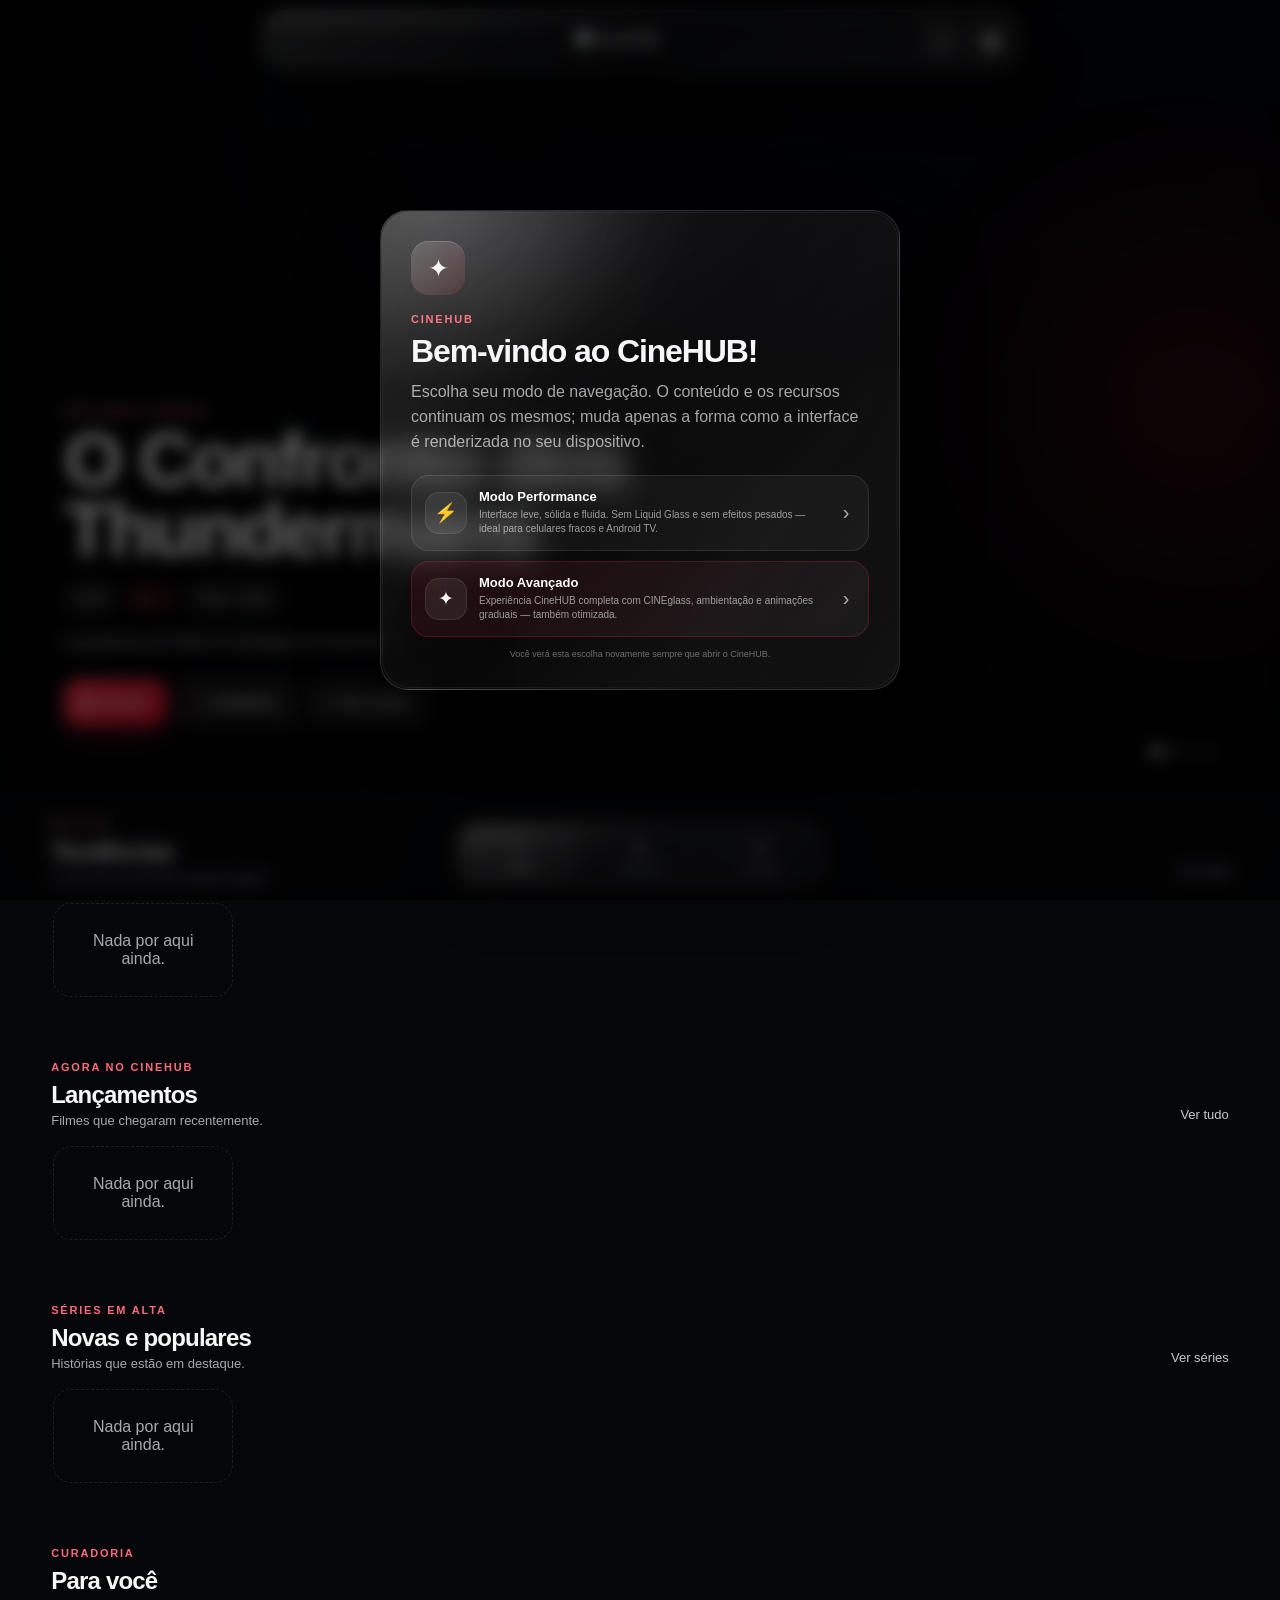
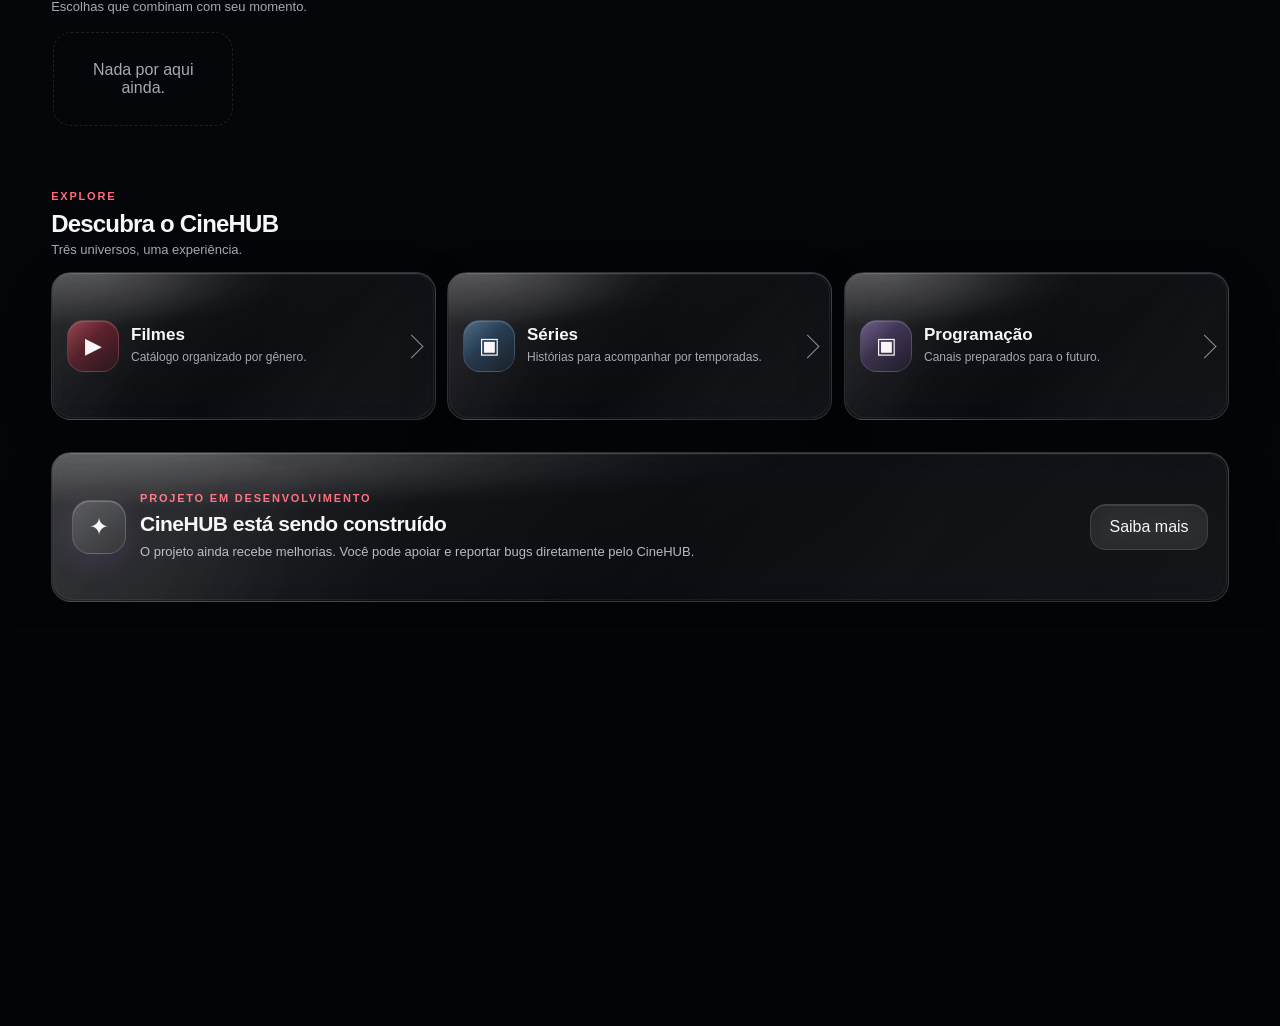
==== CineHUB_TV_Android/CineHUB-TV/src/main/assets/cinehub/index.html @ 92da648b "feat(data-engine): load publication adapter in TV web assets" ====
<!doctype html>
<html lang="pt-BR">
<head>
<meta charset="utf-8">
<meta name="viewport" content="width=device-width,initial-scale=1,viewport-fit=cover">
<meta name="theme-color" content="#07080b">
<meta name="description" content="CineHUB — seu universo de filmes, séries e programação.">
<meta name="color-scheme" content="dark">
<title>CineHUB</title>
<link rel="manifest" href="manifest.json">
<script>
(function(){
  try{
    var isTV=new URLSearchParams(location.search).get('tv')==='1';
    var mode=localStorage.getItem('cinehub_mode');
    if(isTV && mode!=='performance'){
      mode='performance';
      localStorage.setItem('cinehub_mode','performance');
    }
    if(mode==='performance'||mode==='advanced') document.documentElement.classList.add('cinehub-'+mode);
    if(isTV){
      window.setTimeout(function(){
        var s=document.getElementById('splash');
        if(s && !s.classList.contains('hide')) s.classList.add('hide');
      },7000);
    }
  }catch(_){}
})();
</script>

<link rel="icon" href="assets/logos/favicon-32.png">
<link rel="stylesheet" href="src/css/main.css">
<link rel="stylesheet" href="src/css/tv.css">
</head>
<body>
<div class="ambient" aria-hidden="true"><i></i><i></i><i></i></div>
<div class="splash" id="splash" aria-hidden="true"><div class="splash-orb"></div><img src="assets/logos/logo-horizontal.png" alt="CineHUB"><span>Seu universo de entretenimento</span><div class="splash-loader"><i></i></div></div>
<div class="cinehub-transition-loader" id="transitionLoader" aria-hidden="true"><div class="cinehub-loader-orb"><span></span></div><img src="assets/logos/simbolo.png" alt="" aria-hidden="true"><strong id="transitionLoaderText">Preparando CineHUB…</strong></div>
<header class="topbar glass" id="topbar"><div class="brand"><img src="assets/logos/logo-horizontal.png" alt="CineHUB"></div><div class="top-actions"><button class="icon-btn press" data-action="search" aria-label="Pesquisar"><span>⌕</span></button><button class="icon-btn press" data-action="profile" aria-label="Minha conta"><span>◉</span></button></div></header>
<main id="homeMain">
<section class="hero" id="homeHero"><div class="hero-bg hero-bg-a" id="heroBgA"></div><div class="hero-bg hero-bg-b" id="heroBgB"></div><div class="hero-glow"></div><div class="hero-content"><span class="eyebrow" data-i18n="heroEyebrow">Destaque CineHUB</span><h1 id="heroTitle">CineHUB</h1><div class="meta" id="heroMeta"></div><p id="heroSynopsis"></p><div class="hero-actions"><button class="primary press" id="heroPlay" data-i18n="watch">▶ Assistir</button><button class="secondary press" id="heroInfo" data-i18n="details">◌ Detalhes</button><button class="secondary press" id="heroTrailer" data-i18n="trailer">▷ Ver trailer</button></div></div><div class="hero-dots" id="heroDots" aria-hidden="true"></div></section>
<section class="section" id="continueSection" hidden><div class="section-head"><div><span class="eyebrow">Retomar</span><h2>Continuar assistindo</h2><span class="muted">Volte exatamente de onde parou.</span></div></div><div id="continueRow"></div></section>
<section class="section" id="tvSearchSection" hidden><div class="section-head"><div><span class="eyebrow">Busca</span><h2>O que você quer assistir?</h2><span class="muted">Pesquise filmes e séries usando o controle, teclado ou mouse.</span></div></div><div class="tv-home-search"><div class="search-wrap"><span>⌕</span><input class="search" id="tvHomeSearch" placeholder="Pesquisar filmes e séries..." autocomplete="off" aria-label="Pesquisar filmes e séries"></div><button class="primary press" type="button" data-tv-search-open>Abrir busca</button></div></section>
<section class="section" id="tvCategorySection" hidden><div class="section-head"><div><span class="eyebrow">Categorias</span><h2>Explore o CineHUB</h2><span class="muted">Escolha um universo para começar.</span></div></div><div class="explore-grid"><article class="explore-card glass press" data-screen="movies" tabindex="0"><div class="explore-art red"><span class="ui-icon">▶</span></div><div><h3>Filmes</h3><p>Catálogo organizado por gênero.</p></div><b>→</b></article><article class="explore-card glass press" data-screen="series" tabindex="0"><div class="explore-art blue"><span class="ui-icon">▣</span></div><div><h3>Séries</h3><p>Temporadas e episódios.</p></div><b>→</b></article><article class="explore-card glass press" data-screen="tv" tabindex="0"><div class="explore-art violet"><span class="ui-icon">▣</span></div><div><h3>Programação</h3><p>Canais e guia EPG.</p></div><b>→</b></article></div></section>
<section class="section" id="trendingSection"><div class="section-head"><div><span class="eyebrow">Em alta</span><h2>Tendências</h2><span class="muted">O que está chamando atenção agora.</span></div><button class="text-btn press" data-screen="movies">Ver tudo</button></div><div class="row" id="trendingRow"></div></section><section class="section" id="releaseSection"><div class="section-head"><div><span class="eyebrow" data-i18n="now">Agora no CineHUB</span><h2 data-i18n="releases">Lançamentos</h2><span class="muted">Filmes que chegaram recentemente.</span></div><button class="text-btn press" data-screen="movies">Ver tudo</button></div><div class="row" id="releaseRow"></div></section><section class="section" id="seriesTrendSection"><div class="section-head"><div><span class="eyebrow">Séries em alta</span><h2>Novas e populares</h2><span class="muted">Histórias que estão em destaque.</span></div><button class="text-btn press" data-screen="series">Ver séries</button></div><div class="row" id="seriesTrendRow"></div></section>
<section class="section" id="recommendSection"><div class="section-head"><div><span class="eyebrow" data-i18n="curation">Curadoria</span><h2 data-i18n="forYou">Para você</h2><span class="muted" data-i18n="forYouSub">Escolhas que combinam com seu momento.</span></div></div><div class="row" id="recommendRow"></div></section>
<section class="section" id="legacyExploreSection"><div class="section-head"><div><span class="eyebrow" data-i18n="explore">Explore</span><h2 data-i18n="discover">Descubra o CineHUB</h2><span class="muted" data-i18n="discoverSub">Três universos, uma experiência.</span></div></div><div class="explore-grid"><article class="explore-card glass press" data-screen="movies"><div class="explore-art red"><span class="ui-icon">▶</span></div><div><h3 data-i18n="films">Filmes</h3><p data-i18n="filmsSub">Catálogo organizado por gênero.</p></div><b>→</b></article><article class="explore-card glass press" data-screen="series"><div class="explore-art blue"><span class="ui-icon">▣</span></div><div><h3 data-i18n="series">Séries</h3><p data-i18n="seriesSub">Histórias para acompanhar por temporadas.</p></div><b>→</b></article><article class="explore-card glass press" data-screen="tv"><div class="explore-art violet"><span class="ui-icon">▣</span></div><div><h3 data-i18n="tv">Programação</h3><p data-i18n="tvSub">Canais preparados para o futuro.</p></div><b>→</b></article></div></section>
<section class="section premium-section" id="projectSection"><div class="premium-card glass press" data-action="project"><div class="premium-shine"></div><div class="premium-icon">✦</div><div><span class="eyebrow">Projeto em desenvolvimento</span><h2>CineHUB está sendo construído</h2><p>O projeto ainda recebe melhorias. Você pode apoiar e reportar bugs diretamente pelo CineHUB.</p></div><button class="secondary press">Saiba mais</button></div></section>
<section class="section" id="myListSection"><div class="section-head"><div><span class="eyebrow" data-i18n="yourCollection">Sua coleção</span><h2 data-i18n="list">Minha Lista</h2><span class="muted" data-i18n="listSub">Seus favoritos em um só lugar.</span></div></div><div class="row" id="favoritesRow"></div></section>
</main>
<nav class="dock glass" aria-label="Navegação inferior"><div class="dock-pill"></div><button class="dock-btn active press" data-dock="home"><strong class="dock-icon">⌂</strong><span>Início</span></button><button class="dock-btn press" data-dock="community"><strong class="dock-icon">◈</strong><span>Discord</span></button><button class="dock-btn press" data-dock="config"><strong class="dock-icon">⚙</strong><span>Config</span></button></nav>
<section class="screen" id="moviesScreen"><div class="screen-inner"><div class="screen-head"><button class="icon-btn back press" data-close="moviesScreen">←</button><div><span class="eyebrow" data-i18n="catalog">Catálogo</span><h1 data-i18n="films">Filmes</h1><span class="muted">Escolha sua próxima sessão.</span></div></div><div class="search-wrap"><span>⌕</span><input class="search" id="movieSearch" placeholder="Pesquisar filmes..." autocomplete="off"></div><div class="catalog-toolbar"><div><span class="eyebrow">Catálogo ampliado</span><p id="movieCatalogMeta">Preparando categorias…</p></div><button class="secondary press" id="movieReload">↻ Atualizar</button></div><div class="chips" id="movieChips"></div><div class="grid" id="movieGrid"></div><button class="secondary press catalog-more" id="movieMore" hidden>Mostrar mais</button></div></section>
<section class="screen" id="seriesScreen"><div class="screen-inner"><div class="screen-head"><button class="icon-btn back press" data-close="seriesScreen">←</button><div><span class="eyebrow">Catálogo</span><h1>Séries</h1></div></div><div class="search-wrap"><span>⌕</span><input class="search" id="seriesSearch" placeholder="Pesquisar séries..." autocomplete="off"></div><div class="chips" id="seriesChips"></div><div class="grid" id="seriesGrid"></div></div></section>
<section class="screen tv-screen" id="tvScreen"><div class="screen-inner"><div class="screen-head"><button class="icon-btn back press" data-close="tvScreen">←</button><div><span class="eyebrow">Ao vivo</span><h1>Programação</h1></div></div><div class="tv-tabs"><button class="tv-tab active press" data-tv-tab="channels">Canais</button><button class="tv-tab press epg-tab" id="tvGuideTab" data-tv-tab="guide" hidden>Guia EPG <span id="tvGuideCount"></span></button></div><section class="popular-channels glass" id="popularChannelsSection"><div class="section-head"><div><span class="eyebrow">CineHUB</span><h3>Canais recomendados</h3><span class="muted">Canais em destaque encontrados nas listas atuais.</span></div></div><div id="popularChannels" class="channel-grid compact-popular"></div></section><div id="tvChannelsPanel" class="tv-panel active"><div class="tv-live-bar glass"><div><span class="eyebrow">Agora</span><h3 id="tvNowTitle">Canais ao vivo</h3><p id="tvNowMeta">Carregando lista de transmissão…</p></div><div class="tv-source-actions"><button class="secondary press" id="tvEpgSource">EPG: Principal</button><button class="secondary press" id="tvExternalSources">＋ Fontes externas</button><button class="secondary press" id="tvRefresh">↻ Atualizar</button></div></div><div class="search-wrap"><span>⌕</span><input class="search" id="channelSearch" placeholder="Buscar canal..." autocomplete="off"></div><div class="chips" id="channelChips"></div><div class="channel-grid" id="channelGrid"></div><button class="secondary press catalog-more" id="channelMore" hidden>Mostrar mais canais</button></div><div id="tvGuidePanel" class="tv-panel"><div class="guide-toolbar glass"><div><span class="eyebrow">Guia de programação</span><h3>O que está passando</h3><p id="tvGuideMeta">Carregando dados do EPG…</p></div><button class="secondary press" id="tvGuideRefresh">↻ Atualizar</button></div><div class="guide-grid" id="tvGuideGrid"></div></div><div class="tv-note">Os canais externos continuam disponíveis e o EPG é apenas uma camada de informações: ele nunca remove ou substitui canais.</div></div></section>
<section class="screen" id="searchScreen"><div class="screen-inner"><div class="screen-head"><button class="icon-btn back press" data-close="searchScreen">×</button><div><span class="eyebrow">Buscar</span><h1>Pesquisar</h1><span class="muted">Encontre filmes e séries rapidamente.</span></div></div><div class="search-wrap big"><span>⌕</span><input class="search" id="globalSearch" placeholder="O que você quer assistir?" autocomplete="off"></div><div class="search-results" id="globalResults"></div></div></section>
<section class="detail" id="detail"><button class="icon-btn close press" data-close="detail">×</button><div class="detail-hero" id="detailHero"><div class="detail-content"><span class="eyebrow" id="detailType"></span><h1 id="detailTitle"></h1><div class="meta" id="detailMeta"></div><p id="detailSynopsis"></p><div class="detail-extra" id="detailExtra"></div><div class="hero-actions"><button class="primary press" id="detailPlay">▶ Assistir</button><button class="secondary press" id="detailFav">♡ Minha Lista</button></div></div></div></section>
<section class="player" id="player"><button class="icon-btn close press" data-close="player">×</button><div class="player-frame" id="playerFrame"><button class="player-fullscreen press" id="playerFullscreen" aria-label="Expandir player" title="Expandir">⛶</button><div class="player-loading" id="playerLoading"><span></span><p>Preparando reprodução…</p></div><iframe id="megaPlayer" title="CineHUB Player" allow="autoplay; fullscreen; picture-in-picture; encrypted-media" allowfullscreen referrerpolicy="no-referrer" loading="eager"></iframe><video id="video" controls playsinline preload="metadata"></video><div class="player-fallback" id="playerFallback" hidden><div class="player-fallback-icon">!</div><h3>Não foi possível carregar o player</h3><p id="playerFallbackText">A fonte externa não respondeu dentro do CineHUB.</p><div class="player-fallback-actions"><button class="primary press" id="playerRetry">Tentar novamente</button></div></div></div><div class="player-meta" id="playerMeta"></div></section>
<section class="sheet" id="meSheet"><div class="sheet-backdrop" data-close="meSheet"></div><div class="sheet-panel glass"><div class="sheet-handle"></div><div class="sheet-head"><div><span class="eyebrow">Seu espaço</span><h2>Me</h2></div><button class="icon-btn press" data-close="meSheet">×</button></div><div id="meContent"></div></div></section>
<section class="sheet" id="discordSheet"><div class="sheet-backdrop" data-close="discordSheet"></div><div class="sheet-panel glass community-sheet"><div class="sheet-handle"></div><div class="sheet-head"><div><span class="eyebrow">CineHUB Community</span><h2>Discord</h2></div><button class="icon-btn press" data-close="discordSheet">×</button></div><div class="discord-card"><div class="discord-mark">◈</div><div class="discord-copy"><span class="eyebrow">Sobre nós</span><h3>Nos acompanhe em tempo real</h3><p>Novidades, atualizações, avisos e novidades do CineHUB em um só lugar.</p></div><a class="primary press discord-link" href="https://discord.gg/FVFayvger" target="_blank" rel="noopener noreferrer">Entrar no Discord <span>↗</span></a></div></div></section>
<section class="sheet" id="configSheet"><div class="sheet-backdrop" data-close="configSheet"></div><div class="sheet-panel glass"><div class="sheet-handle"></div><div class="sheet-head"><div><span class="eyebrow">Personalização</span><h2>Configurações</h2></div><button class="icon-btn press" data-close="configSheet">×</button></div><div class="settings-list" id="settingsContent"></div></div></section>
<section class="sheet" id="tvDetailSheet"><div class="sheet-backdrop" data-close="tvDetailSheet"></div><div class="sheet-panel glass"><div class="sheet-handle"></div><div class="sheet-head"><div><span class="eyebrow">Canal</span><h2 id="tvDetailTitle">Programação</h2></div><button class="icon-btn press" data-close="tvDetailSheet">×</button></div><div id="tvDetailContent"></div></div></section>
<section class="sheet" id="premiumSheet"><div class="sheet-backdrop" data-close="premiumSheet"></div><div class="sheet-panel glass premium-sheet"><div class="sheet-handle"></div><div class="sheet-head"><div><span class="eyebrow">Futuro CineHUB</span><h2>Premium</h2></div><button class="icon-btn press" data-close="premiumSheet">×</button></div><div class="premium-hero"><div class="premium-icon large">✦</div><h3>Recursos premium em desenvolvimento.</h3><p>Assinaturas e benefícios ainda serão adicionados ao projeto.</p><div class="premium-features"><span>✦ Experiência sem anúncios</span><span>✦ Recursos exclusivos</span><span>✦ Qualidade premium</span></div><button class="primary press" data-close="premiumSheet">Em breve</button></div></div></section>
<section class="sheet" id="projectSheet"><div class="sheet-backdrop" data-close="projectSheet"></div><div class="sheet-panel glass project-sheet"><div class="sheet-handle"></div><div class="sheet-head"><div><span class="eyebrow">CineHUB</span><h2>Projeto em desenvolvimento</h2></div><button class="icon-btn press" data-close="projectSheet">×</button></div><div class="project-content"><div class="project-mark">✦</div><h3>Ajude a construir o CineHUB</h3><p>O CineHUB está em evolução constante. Bugs podem aparecer enquanto recursos e fontes são ajustados.</p><div class="project-points"><span>• Interface e desempenho em evolução</span><span>• Catálogo e EPG em atualização</span><span>• Relatos ajudam a localizar problemas</span></div><div class="setting-group"><h3>Reportar um bug</h3><textarea id="bugReportText" class="field" rows="5" placeholder="Descreva o que aconteceu, onde aconteceu e o que você esperava."></textarea><div class="form-actions"><button class="primary press full" id="saveBugReport">Registrar relatório</button></div><small class="login-note">O relatório fica salvo localmente neste aparelho; nenhum link externo será aberto.</small></div><button class="secondary press full" data-close="projectSheet">Voltar ao CineHUB</button></div></div></section>
<section class="system-modal" id="welcomeModal" aria-hidden="true"><div class="system-backdrop"></div><div class="system-card glass mode-picker"><div class="system-mark">✦</div><span class="eyebrow">CineHUB</span><h2>Bem-vindo ao CineHUB!</h2><p>Escolha seu modo de navegação. O conteúdo e os recursos continuam os mesmos; muda apenas a forma como a interface é renderizada no seu dispositivo.</p><div class="mode-options"><button class="mode-option" id="choosePerformance" type="button"><span class="mode-icon">⚡</span><span><b>Modo Performance</b><small>Interface leve, sólida e fluida. Sem Liquid Glass e sem efeitos pesados — ideal para celulares fracos e Android TV.</small></span><i>›</i></button><button class="mode-option mode-option-featured" id="chooseAdvanced" type="button"><span class="mode-icon">✦</span><span><b>Modo Avançado</b><small>Experiência CineHUB completa com CINEglass, ambientação e animações graduais — também otimizada.</small></span><i>›</i></button></div><small class="mode-note">Você verá esta escolha novamente sempre que abrir o CineHUB.</small></div></section>
<div class="toast" id="toast"></div>
<script src="dados/canais-m3u8.js"></script><script src="dados/conteudo/manifest.js"></script><script src="src/js/webdata.js"></script><script src="src/js/data-engine.js"></script><script src="src/js/integracoes.js"></script><script src="src/js/epg.js"></script><script src="src/js/performance.js" defer></script><script src="src/js/providers/megaembed.js"></script><script src="src/js/largecatalog.js"></script><script src="src/js/motion.js" defer></script><script src="src/js/cinehub.js"></script><script>if('serviceWorker'in navigator){window.addEventListener('load',()=>navigator.serviceWorker.register('service-worker.js').catch(()=>{}));}</script><script src="src/js/ambient.js" defer></script><script src="src/js/tv-navigation.js" defer></script><script src="src/js/tv-player.js" defer></script>
</body></html>
---- CineHUB_TV_Android/CineHUB-TV/src/main/assets/cinehub/src/css/main.css ----
@import url('./base/reset.css');
@import url('./base/variables.css');
@import url('./liquid.css');

/* WEB CATALOG + TV GUIDE */
.detail-extra{margin-top:14px;max-width:760px}.detail-loading,.web-source{color:var(--muted);font-size:11px;line-height:1.5}.detail-info-grid{display:grid;grid-template-columns:repeat(2,minmax(0,1fr));gap:9px}.detail-info-grid>div{padding:12px 13px;border:1px solid rgba(255,255,255,.08);border-radius:15px;background:rgba(255,255,255,.045)}.detail-info-grid span{display:block;color:#858792;font-size:10px;text-transform:uppercase;letter-spacing:.9px;margin-bottom:5px}.detail-info-grid b{font-size:12px;line-height:1.45;font-weight:600}.detail-actions{display:flex;gap:8px;flex-wrap:wrap;margin-top:10px}.detail-actions a{display:inline-flex;align-items:center;justify-content:center;text-decoration:none}.field-label{display:block;color:#8f919b;font-size:11px;margin:0 0 5px}.web-credit{font-size:10px;color:#70727d;line-height:1.5;margin-top:8px}.tv-live-bar{display:flex;align-items:center;justify-content:space-between;gap:12px;padding:14px 15px;margin-bottom:14px;border-radius:18px}.tv-source-actions{display:flex;gap:7px;flex-wrap:wrap;justify-content:flex-end}.tv-source-actions .secondary{white-space:nowrap}.tv-live-bar h3{margin:2px 0 2px;font-size:15px}.tv-live-bar p{margin:0;color:var(--muted);font-size:10px}.channel-top{display:flex;align-items:center;justify-content:space-between}.live-dot{font-size:9px;letter-spacing:.7px;color:#b9bac3}.channel-next{display:grid;gap:5px;margin:12px 0;color:#b7b8c0;font-size:10px}.channel-next span{display:block;white-space:nowrap;overflow:hidden;text-overflow:ellipsis}.channel-next b{color:#fff;margin-right:5px}.tv-note{font-size:10px;color:#6f717b;line-height:1.5;padding:10px 2px}.channel-detail-head{display:grid;grid-template-columns:58px 1fr;gap:12px;align-items:center}.channel-detail-logo{width:58px;height:58px;border-radius:18px;display:grid;place-items:center;background:rgba(255,255,255,.05);border:1px solid rgba(255,255,255,.09)}.channel-detail-logo img{width:36px;height:36px;object-fit:contain}.channel-detail-head h3{margin:2px 0 0;font-size:14px;line-height:1.35}.channel-schedule{margin-top:14px}.program-row{display:grid;grid-template-columns:55px 1fr;gap:8px;padding:10px 0;border-bottom:1px solid rgba(255,255,255,.07);font-size:12px}.program-row b{color:#fff}.program-row span{color:#b3b4bc}.setting-group .field{box-sizing:border-box}
@media(max-width:700px){.detail-info-grid{grid-template-columns:1fr}.tv-live-bar{align-items:flex-start}.tv-live-bar .secondary{padding:9px 11px}.channel-next{font-size:9px}}

.tmdb-credit{display:flex;align-items:center;gap:8px}.tmdb-credit img{width:26px;height:26px;object-fit:contain}.tmdb-credit span{flex:1}

/* Stable 5 link and type refinement */
a{text-decoration:none !important}a:hover{text-decoration:none !important}.detail-actions a,.form-actions a,.web-credit a{ text-decoration:none !important }


/* CINEHUB STABLE 6 — AMBIENT TRANSITIONS */
.cinehub-screen-transition{
  animation:cinehubScreenIn .34s cubic-bezier(.22,.8,.24,1) both;
  will-change:opacity,transform;
}
@keyframes cinehubScreenIn{
  from{opacity:0;transform:translate3d(0,10px,0) scale(.992)}
  to{opacity:1;transform:translate3d(0,0,0) scale(1)}
}
.cinehub-screen-out{
  animation:cinehubScreenOut .18s ease both;
  will-change:opacity,transform;
}
@keyframes cinehubScreenOut{
  from{opacity:1;transform:translate3d(0,0,0)}
  to{opacity:0;transform:translate3d(0,-4px,0)}
}
.cinehub-ambient-pulse{
  animation:cinehubAmbientPulse 7s ease-in-out infinite alternate;
}
@keyframes cinehubAmbientPulse{
  from{opacity:.82;transform:scale(1)}
  to{opacity:1;transform:scale(1.015)}
}
@media (prefers-reduced-motion:reduce){
  .cinehub-screen-transition,.cinehub-screen-out,.cinehub-ambient-pulse{
    animation:none!important;
  }
}

/* Stable 7 overrides */
.cinehub-screen-transition{animation:cinehubScreenIn7 .26s cubic-bezier(.22,.75,.25,1) both!important;}


/* CINEHUB STABLE 11 — CONTENT ENGINE */
.player-frame{position:relative;width:min(1200px,100%);height:min(76vh,760px);min-height:260px;background:#050505;border:1px solid rgba(255,255,255,.08);border-radius:22px;overflow:hidden;box-shadow:0 20px 60px rgba(0,0,0,.35)}
.player-frame iframe{display:none;width:100%;height:100%;border:0;background:#000}
.player-frame video{display:none;width:100%;height:100%;background:#000}
.player-loading{position:absolute;inset:0;display:grid;place-items:center;align-content:center;gap:8px;background:rgba(5,5,7,.82);z-index:2;color:#fff;pointer-events:none;transition:opacity .22s ease}
.player-loading.hide{opacity:0}
.player-loading span{width:24px;height:24px;border:2px solid rgba(255,255,255,.18);border-top-color:rgba(255,255,255,.88);border-radius:50%;animation:ch11spin .75s linear infinite}
.player-loading p{margin:0;color:#b9bac2;font-size:12px}
@keyframes ch11spin{to{transform:rotate(360deg)}}
.player-meta{width:min(1200px,100%);padding:9px 3px;color:#9b9ca5;font-size:11px}
.episode-player-controls{display:grid;grid-template-columns:1fr 120px;gap:10px;margin-top:12px;padding:12px;border:1px solid rgba(255,255,255,.08);border-radius:16px;background:rgba(255,255,255,.035)}
.episode-player-controls label{display:block;font-size:10px;color:#858792;margin-bottom:5px;text-transform:uppercase;letter-spacing:.7px}
.episode-player-controls select,.episode-player-controls input{width:100%;box-sizing:border-box;padding:10px 11px;border-radius:12px;border:1px solid rgba(255,255,255,.09);background:rgba(255,255,255,.055);color:#fff;outline:none}
.episode-player-controls small{grid-column:1/-1;color:#747681;font-size:9px;line-height:1.4}
@media(max-width:700px){.player-frame{height:62vh;min-height:220px;border-radius:16px}.episode-player-controls{grid-template-columns:1fr 105px}}

/* Stable 11.2 — player recovery surface */
.player-fallback{position:absolute;inset:0;display:flex;flex-direction:column;align-items:center;justify-content:center;text-align:center;padding:28px;gap:10px;background:radial-gradient(circle at 50% 35%,rgba(255,255,255,.08),transparent 42%),rgba(5,6,9,.94);z-index:5;backdrop-filter:blur(12px);-webkit-backdrop-filter:blur(12px)}
.player-fallback[hidden]{display:none!important}.player-fallback h3{margin:0;font-size:1.08rem}.player-fallback p{max-width:430px;margin:0;color:rgba(255,255,255,.68);font-size:.9rem;line-height:1.5}.player-fallback-icon{width:42px;height:42px;border-radius:50%;display:grid;place-items:center;border:1px solid rgba(255,255,255,.16);background:rgba(255,255,255,.06);font-weight:800}.player-fallback-actions{display:flex;gap:10px;flex-wrap:wrap;justify-content:center;margin-top:8px}.player-fallback-actions a{text-decoration:none}.player-frame{position:relative}

/* Stable 12 — online catalog + player fullscreen */
.online-notice{grid-column:1/-1;display:flex;align-items:center;gap:8px;padding:9px 12px;margin:2px 0 4px;color:rgba(255,255,255,.62);font-size:.76rem;letter-spacing:.02em}
.online-dot{width:7px;height:7px;border-radius:50%;background:currentColor;box-shadow:0 0 12px currentColor;display:inline-block}
.player-fullscreen{position:absolute;right:12px;top:12px;z-index:20;width:42px;height:42px;border:1px solid rgba(255,255,255,.14);border-radius:14px;background:rgba(8,9,12,.48);color:#fff;display:grid;place-items:center;font-size:20px;backdrop-filter:blur(12px);-webkit-backdrop-filter:blur(12px);cursor:pointer;opacity:.9;transition:transform .18s ease,opacity .18s ease,background .18s ease}
.player-fullscreen:hover{opacity:1;transform:scale(1.04);background:rgba(255,255,255,.10)}
.player-frame:fullscreen{width:100vw;height:100vh;background:#000}
.player-frame:fullscreen #megaPlayer{width:100%;height:100%}
.player-frame:fullscreen .player-fullscreen{top:18px;right:18px}
/* Stable 12 — M3U8 Live TV */
.channel-grid{display:grid;grid-template-columns:repeat(auto-fill,minmax(190px,1fr));gap:14px}
.channel{padding:14px;cursor:pointer;min-height:190px;display:flex;flex-direction:column;gap:9px;overflow:hidden}
.channel-top{display:flex;align-items:center;justify-content:space-between;gap:8px}.channel-logo-wrap{height:76px;flex:1;display:grid;place-items:center;border-radius:16px!important;background:rgba(255,255,255,.045);border:1px solid rgba(255,255,255,.08);overflow:hidden;padding:6px 12px;box-sizing:border-box}.channel-logo-wrap .channel-logo{width:auto;max-width:88%;height:auto;max-height:58px;object-fit:contain}.channel-logo{max-width:78%;max-height:58px;object-fit:contain}.channel h3{margin:0;font-size:1rem}.channel p{margin:0;color:rgba(255,255,255,.58);font-size:.78rem}.channel-next{font-size:.76rem;color:rgba(255,255,255,.65);min-height:20px}.live-dot{display:inline-flex;align-items:center;gap:5px;font-size:.62rem;font-weight:700;letter-spacing:.08em}.live-dot i{width:7px;height:7px;border-radius:50%;background:#ff334f;box-shadow:0 0 10px rgba(255,51,79,.5)}#video{width:100%;height:100%;object-fit:contain;background:#000}.player-frame:fullscreen{background:#000}.player-frame:fullscreen #video,.player-frame:fullscreen #megaPlayer{width:100%;height:100%}
@media(max-width:640px){.channel-grid{grid-template-columns:repeat(2,minmax(0,1fr));gap:10px}.channel{min-height:175px;padding:11px}.channel-logo-wrap{height:66px}.channel h3{font-size:.9rem}}
/* Stable 13 UX / Performance */
.system-modal{position:fixed;inset:0;z-index:1000;display:grid;place-items:center;padding:20px;opacity:0;visibility:hidden;pointer-events:none;transition:opacity .22s ease,visibility .22s ease}.system-modal.active{opacity:1;visibility:visible;pointer-events:auto}.system-backdrop{position:absolute;inset:0;background:rgba(0,0,0,.62);backdrop-filter:blur(8px);-webkit-backdrop-filter:blur(8px)}.system-card{position:relative;width:min(520px,100%);padding:30px;border:1px solid rgba(255,255,255,.13);border-radius:28px;box-shadow:0 24px 80px rgba(0,0,0,.45);transform:translateY(12px) scale(.985);transition:transform .28s cubic-bezier(.2,.8,.2,1)}.system-modal.active .system-card{transform:none}.system-close{position:absolute;right:14px;top:14px}.system-mark{width:54px;height:54px;border-radius:18px;display:grid;place-items:center;margin-bottom:18px;background:linear-gradient(135deg,rgba(255,255,255,.18),rgba(255,70,70,.13));box-shadow:inset 0 1px rgba(255,255,255,.16);font-size:25px}.system-card h2{margin:0 0 10px;font-size:clamp(1.55rem,4vw,2rem);letter-spacing:-.035em}.system-card>p{margin:0 0 20px;color:rgba(255,255,255,.68);line-height:1.6}.system-feature{display:flex;gap:14px;align-items:center;padding:14px;border-radius:18px;background:rgba(255,255,255,.055);border:1px solid rgba(255,255,255,.08)}.system-feature>span{font-size:.72rem;font-weight:800;letter-spacing:.12em;opacity:.55}.system-feature b,.system-feature small{display:block}.system-feature small{margin-top:4px;color:rgba(255,255,255,.55);line-height:1.4}.system-actions{display:flex;gap:10px;margin-top:18px}.system-actions>*{flex:1}.guide-sheet{max-height:min(88vh,760px);overflow:auto}.guide-content{display:grid;gap:14px}.guide-step{display:grid;grid-template-columns:32px 86px 1fr;gap:12px;align-items:center;padding:12px;border:1px solid rgba(255,255,255,.08);background:rgba(255,255,255,.035);border-radius:18px}.guide-step>span{width:30px;height:30px;border-radius:50%;display:grid;place-items:center;background:rgba(255,255,255,.09);font-weight:800;font-size:.78rem}.guide-visual{height:58px;border-radius:13px;display:grid;place-items:center;background:linear-gradient(145deg,rgba(255,255,255,.13),rgba(255,255,255,.025));border:1px solid rgba(255,255,255,.08);text-align:center}.guide-visual b{font-size:1rem}.guide-visual small{font-size:.58rem;color:rgba(255,255,255,.52)}.guide-step h3{font-size:.92rem;margin:0 0 3px}.guide-step p{font-size:.75rem;line-height:1.45;color:rgba(255,255,255,.58);margin:0}.guide-tip{padding:13px 15px;border-left:2px solid rgba(255,80,80,.75);background:rgba(255,255,255,.035);border-radius:0 14px 14px 0;display:grid;gap:4px}.guide-tip span{font-size:.76rem;color:rgba(255,255,255,.58);line-height:1.5}.online-notice{display:flex;align-items:center;gap:8px;width:max-content;max-width:100%;padding:8px 12px;margin:0 0 10px;border-radius:999px;background:rgba(255,255,255,.05);border:1px solid rgba(255,255,255,.08);font-size:.68rem;color:rgba(255,255,255,.62)}.section,.screen-inner{content-visibility:auto;contain-intrinsic-size:420px}.card,.explore-card,.premium-card,.channel{contain:layout paint}.hero-bg{will-change:opacity,transform}.ambient i{will-change:transform;contain:strict}.row{scrollbar-width:none}.row::-webkit-scrollbar{display:none}@media(max-width:600px){.system-actions{flex-direction:column}.system-card{padding:24px;border-radius:24px}.guide-step{grid-template-columns:28px 70px 1fr}.guide-visual{height:52px}.guide-step p{font-size:.7rem}}

.online-status{padding:14px 16px;border-radius:16px;background:rgba(255,255,255,.045);border:1px solid rgba(255,255,255,.08);display:grid;gap:5px;margin-bottom:10px}.online-status b{font-size:.96rem}.online-status small{opacity:.7;line-height:1.45}


/* =========================================================
   CINEHUB PERFORMANCE MODE — Stable 14
   Same content/features; only rendering cost is reduced.
   ========================================================= */
html.cinehub-performance{scroll-behavior:auto}
html.cinehub-performance body{ text-rendering:auto; }
html.cinehub-performance .ambient i{
  animation:none!important;
  filter:none;
  opacity:.07;
  will-change:auto;
}
html.cinehub-performance .ambient{
  background:radial-gradient(circle at 50% 0%,rgba(255,39,67,.07),transparent 34%),#050609;
}
html.cinehub-performance .hero-glow{display:none}
html.cinehub-performance .hero-bg{
  transition:opacity .28s ease;
  transform:none;
  will-change:opacity;
}
html.cinehub-performance .hero-bg.active{transform:none}
html.cinehub-performance .glass,
html.cinehub-performance .topbar,
html.cinehub-performance .secondary,
html.cinehub-performance .pill,
html.cinehub-performance .fav,
html.cinehub-performance .screen,
html.cinehub-performance .detail,
html.cinehub-performance .sheet-backdrop,
html.cinehub-performance .sheet-panel,
html.cinehub-performance .player-fullscreen,
html.cinehub-performance .system-backdrop{
  -webkit-backdrop-filter:none!important;
  backdrop-filter:none!important;
}
html.cinehub-performance .glass{
  background:rgba(20,21,25,.82);
  box-shadow:0 8px 28px rgba(0,0,0,.22),inset 0 1px rgba(255,255,255,.10);
}
html.cinehub-performance .glass::before,
html.cinehub-performance .glass::after{display:none}
html.cinehub-performance .topbar{
  background:rgba(15,16,20,.88);
  box-shadow:0 8px 28px rgba(0,0,0,.24),inset 0 1px rgba(255,255,255,.10);
}
html.cinehub-performance .sheet-panel{
  background:rgba(14,15,19,.96);
  box-shadow:0 -12px 38px rgba(0,0,0,.30);
}
html.cinehub-performance .screen,
html.cinehub-performance .detail{background:rgba(4,5,8,.94)}
html.cinehub-performance .premium-shine{animation:none!important;display:none}
html.cinehub-performance .cinehub-reveal{
  opacity:1!important;
  transform:none!important;
  transition:none!important;
}
html.cinehub-performance .cinehub-screen-transition,
html.cinehub-performance .cinehub-screen-out,
html.cinehub-performance .cinehub-ambient-pulse{
  animation:none!important;
}
html.cinehub-performance .card:hover,
html.cinehub-performance .explore-card:hover,
html.cinehub-performance .channel:hover{
  transform:none;
}
html.cinehub-performance .card,
html.cinehub-performance .explore-card,
html.cinehub-performance .premium-card,
html.cinehub-performance .channel{
  contain:layout paint style;
}
html.cinehub-performance .section{
  contain:layout paint;
}
html.cinehub-performance .row{
  scroll-snap-type:none;
  overscroll-behavior-x:contain;
}
html.cinehub-performance .hero-content{animation:none}
html.cinehub-performance .detail-hero::before{filter:none;transform:none;opacity:.52}
html.cinehub-performance .detail-hero::after{background:linear-gradient(180deg,rgba(3,4,6,.20),rgba(3,4,6,.58) 38%,rgba(3,4,6,.96) 82%,#030407 100%),linear-gradient(90deg,rgba(3,4,6,.70),transparent 70%)}
html.cinehub-performance .system-card{box-shadow:0 16px 48px rgba(0,0,0,.38)}
html.cinehub-performance .system-backdrop{background:rgba(0,0,0,.72)}

.mode-options{display:grid;gap:10px;margin-top:18px}
.mode-option{width:100%;display:grid;grid-template-columns:42px 1fr 18px;gap:12px;align-items:center;text-align:left;padding:13px;border-radius:18px;border:1px solid rgba(255,255,255,.10);background:rgba(255,255,255,.045);color:#fff;cursor:pointer;transition:transform .18s ease,background .18s ease,border-color .18s ease}
.mode-option:hover{background:rgba(255,255,255,.075);border-color:rgba(255,255,255,.17);transform:translateY(-1px)}
.mode-option-featured{border-color:rgba(255,39,67,.22);background:linear-gradient(135deg,rgba(255,39,67,.10),rgba(255,255,255,.045))}
.mode-icon{width:42px;height:42px;border-radius:14px;display:grid;place-items:center;background:rgba(255,255,255,.07);border:1px solid rgba(255,255,255,.09);font-size:19px}
.mode-option b{display:block;font-size:13px;margin-bottom:4px}
.mode-option small{display:block;color:rgba(255,255,255,.58);font-size:10px;line-height:1.45}
.mode-option i{font-style:normal;color:#aeb0b8;font-size:20px;text-align:center}
.mode-note{display:block;color:rgba(255,255,255,.40);font-size:9px;text-align:center;margin-top:12px}
html.cinehub-performance .mode-option{transition:none}
@media(max-width:600px){
  .mode-option{grid-template-columns:38px 1fr 14px;padding:12px}
  .mode-icon{width:38px;height:38px}
}
@media (prefers-reduced-motion:reduce){
  .hero-bg,.mode-option{transition:none!important}
}


/* =========================================================
   CINEHUB PERFORMANCE MODE — v2 device-light rendering
   Same features/content; solid surfaces and low-cost motion.
   ========================================================= */
html.cinehub-performance,
html.cinehub-performance body{
  background:#050609;
}
html.cinehub-performance *{
  -webkit-backdrop-filter:none!important;
  backdrop-filter:none!important;
}
html.cinehub-performance .glass,
html.cinehub-performance .topbar,
html.cinehub-performance .secondary,
html.cinehub-performance .pill,
html.cinehub-performance .fav,
html.cinehub-performance .sheet-panel,
html.cinehub-performance .player-fullscreen,
html.cinehub-performance .system-card{
  background:#111318!important;
  box-shadow:0 6px 18px rgba(0,0,0,.22)!important;
  border-color:rgba(255,255,255,.08)!important;
}
html.cinehub-performance .card,
html.cinehub-performance .explore-card,
html.cinehub-performance .channel,
html.cinehub-performance .premium-card{
  background:#111318!important;
  box-shadow:0 5px 14px rgba(0,0,0,.18)!important;
  transform:none!important;
  filter:none!important;
}
html.cinehub-performance .ambient,
html.cinehub-performance .ambient *,
html.cinehub-performance .hero-glow,
html.cinehub-performance .premium-shine{
  animation:none!important;
  filter:none!important;
}
html.cinehub-performance .ambient i{
  display:none!important;
}
html.cinehub-performance .glass::before,
html.cinehub-performance .glass::after{
  display:none!important;
}
html.cinehub-performance .hero-content,
html.cinehub-performance .cinehub-reveal{
  animation:none!important;
}
html.cinehub-performance .cinehub-reveal{
  opacity:1!important;
  transform:none!important;
  transition:opacity .18s ease!important;
}
html.cinehub-performance .hero-bg{
  transform:none!important;
  transition:opacity .22s ease!important;
  will-change:opacity;
}
html.cinehub-performance .screen,
html.cinehub-performance .detail{
  background:#050609!important;
}
html.cinehub-performance .sheet-backdrop,
html.cinehub-performance .system-backdrop{
  background:rgba(0,0,0,.72)!important;
}
html.cinehub-performance .dock,
html.cinehub-performance .dock-pill{
  backdrop-filter:none!important;
  -webkit-backdrop-filter:none!important;
}
html.cinehub-performance .mode-option{
  background:#15171c!important;
  transition:transform .14s ease,background .14s ease,border-color .14s ease;
}
html.cinehub-performance .mode-option:hover{
  transform:none!important;
}
html.cinehub-performance .row{
  scroll-snap-type:none;
  -webkit-overflow-scrolling:touch;
}
@media (prefers-reduced-motion:reduce){
  html.cinehub-performance *,
  html.cinehub-performance *::before,
  html.cinehub-performance *::after{
    animation:none!important;
    transition:none!important;
  }
}

.mode-picker{max-width:520px}
.mode-picker>p{color:rgba(255,255,255,.64);line-height:1.55}
.mode-option{min-height:76px}
.mode-option:active{transform:scale(.992)}
html.cinehub-performance .mode-picker{
  background:#111318!important;
  border:1px solid rgba(255,255,255,.09);
}

/* CINEHUB PERFORMANCE v3 — solid UI / low-cost motion */
html.cinehub-performance .glass,
html.cinehub-performance .glass::before,
html.cinehub-performance .glass::after{
  -webkit-backdrop-filter:none!important;
  backdrop-filter:none!important;
}
html.cinehub-performance .glass{
  background:#111318!important;
  background-image:none!important;
}
html.cinehub-performance .ambient,
html.cinehub-performance .ambient *{
  display:none!important;
}
html.cinehub-performance .hero-bg{
  filter:none!important;
  transform:none!important;
}
html.cinehub-performance .hero-bg-a,
html.cinehub-performance .hero-bg-b{
  transition:opacity .28s ease!important;
}
html.cinehub-performance .card,
html.cinehub-performance .explore-card,
html.cinehub-performance .premium-card,
html.cinehub-performance .channel{
  transition:transform .16s ease,opacity .20s ease!important;
}
html.cinehub-performance .card:hover,
html.cinehub-performance .explore-card:hover,
html.cinehub-performance .premium-card:hover,
html.cinehub-performance .channel:hover{
  transform:none!important;
}
html.cinehub-performance .dock,
html.cinehub-performance .dock-pill,
html.cinehub-performance .topbar{
  -webkit-backdrop-filter:none!important;
  backdrop-filter:none!important;
  background:#0e1014!important;
}
html.cinehub-performance .cinehub-reveal{
  animation:none!important;
  opacity:1!important;
  transform:none!important;
}

/* CineHUB 2.1 — catálogo ampliado + TV UX */
.catalog-toolbar{
  display:flex;align-items:center;justify-content:space-between;gap:14px;
  margin:12px 0 10px;padding:12px 14px;border:1px solid rgba(255,255,255,.07);
  border-radius:18px;background:rgba(255,255,255,.035)
}
.catalog-toolbar p{margin:3px 0 0;color:var(--muted);font-size:11px}
.catalog-more{display:flex;margin:18px auto 8px;min-width:180px;justify-content:center}
#movieChips,#channelChips{scrollbar-width:none}
#movieChips::-webkit-scrollbar,#channelChips::-webkit-scrollbar{display:none}
#movieChips{padding-bottom:5px}
.tv-live-bar{position:sticky;top:8px;z-index:4;backdrop-filter:blur(16px);-webkit-backdrop-filter:blur(16px)}
.channel-grid{grid-template-columns:repeat(auto-fill,minmax(170px,1fr));gap:12px}
.channel{min-height:174px;padding:12px;border-radius:18px}
.channel-logo-wrap{height:68px;border-radius:14px}
.channel h3{font-size:.92rem;line-height:1.25}
.channel p{font-size:.72rem}
.channel-next{min-height:17px}
@media(max-width:560px){
 .catalog-toolbar{align-items:flex-start}
 .catalog-toolbar .secondary{white-space:nowrap;padding:9px 11px}
 .channel-grid{grid-template-columns:repeat(2,minmax(0,1fr));gap:9px}
 .channel{min-height:164px;padding:10px}
 .channel-logo-wrap{height:60px}
 .channel h3{font-size:.82rem}
 .channel p{font-size:.68rem}
}

/* CineHUB 14 — catalog identity, EPG and internal source selector */
.title-count{display:inline-flex;align-items:center;margin-left:8px;padding:4px 8px;border-radius:999px;font-size:.42em;line-height:1;font-style:normal;font-weight:700;vertical-align:middle;color:#fff;background:linear-gradient(135deg,rgba(255,39,67,.24),rgba(0,0,0,.35));border:1px solid rgba(255,70,90,.24);box-shadow:inset 0 1px rgba(255,255,255,.08)}
.epg-live{color:#ff7585!important;border-color:rgba(255,61,85,.24)!important}
.channel-next small{display:block;color:rgba(255,255,255,.42);white-space:nowrap;overflow:hidden;text-overflow:ellipsis}
.epg-next-line{margin:3px 0 10px;color:rgba(255,255,255,.5);font-size:11px}
.epg-row{grid-template-columns:58px 1fr;gap:10px}
.epg-row span{display:grid;gap:3px}
.epg-row small{display:block;color:rgba(255,255,255,.42);font-size:10px;line-height:1.4}
.player-source-bar{display:flex;align-items:center;gap:8px;flex-wrap:wrap}
.player-source-bar strong{color:#eee;font-weight:650}
.player-source-bar>span{color:rgba(255,255,255,.4);font-size:10px}
.player-source-list{display:flex;gap:6px;flex-wrap:wrap;width:100%;margin-top:3px}
.player-source-btn{border:1px solid rgba(255,255,255,.1);background:rgba(255,255,255,.045);color:#bfc0c8;border-radius:10px;padding:7px 10px;font-size:10px;cursor:pointer}
.player-source-btn.active{color:#fff;border-color:rgba(255,55,78,.42);background:linear-gradient(135deg,rgba(255,38,65,.18),rgba(0,0,0,.25))}
@media(max-width:560px){
 .title-count{font-size:.38em;margin-left:5px;padding:4px 7px}
 .player-source-btn{padding:6px 8px}
}


/* CineHUB 2.3 — interface de programação, loading e navegação */
.cinehub-transition-loader{position:fixed;inset:0;z-index:1400;display:grid;place-items:center;align-content:center;gap:10px;background:radial-gradient(circle at 50% 42%,rgba(229,9,20,.14),transparent 32%),rgba(5,6,9,.96);opacity:0;visibility:hidden;pointer-events:none;transition:opacity .18s ease,visibility .18s ease}
.cinehub-transition-loader.active{opacity:1;visibility:visible;pointer-events:auto}
.cinehub-transition-loader>img{position:absolute;width:62px;height:62px;object-fit:contain;opacity:.10;filter:drop-shadow(0 0 24px rgba(229,9,20,.55));animation:cinehubLoaderFloat 1.25s ease-in-out infinite}
.cinehub-transition-loader strong{position:relative;margin-top:94px;font-size:.72rem;letter-spacing:.08em;color:rgba(255,255,255,.65);font-weight:600}
.cinehub-loader-orb{width:58px;height:58px;border-radius:50%;position:relative;background:conic-gradient(from 0deg,rgba(229,9,20,.05),rgba(229,9,20,.9),rgba(255,255,255,.18),rgba(229,9,20,.05));animation:cinehubLoaderSpin .9s linear infinite;box-shadow:0 0 30px rgba(229,9,20,.12)}
.cinehub-loader-orb::before{content:"";position:absolute;inset:6px;border-radius:50%;background:#07080b}
.cinehub-loader-orb span{position:absolute;width:7px;height:7px;border-radius:50%;background:#fff;top:3px;left:50%;transform:translateX(-50%);box-shadow:0 0 14px rgba(255,255,255,.8)}
@keyframes cinehubLoaderSpin{to{transform:rotate(360deg)}}@keyframes cinehubLoaderFloat{50%{transform:translateY(-5px) scale(1.03)}}
.tv-info-notice{display:grid;grid-template-columns:38px 1fr;gap:11px;align-items:start;padding:13px 15px;margin-bottom:12px;border:1px solid rgba(229,9,20,.18);background:linear-gradient(135deg,rgba(229,9,20,.075),rgba(255,255,255,.035));border-radius:18px}
.notice-icon{width:32px;height:32px;border-radius:11px;display:grid;place-items:center;background:rgba(229,9,20,.15);border:1px solid rgba(229,9,20,.24);font-weight:800}
.tv-info-notice strong{font-size:.82rem}.tv-info-notice p{margin:4px 0 0;color:rgba(255,255,255,.58);font-size:.7rem;line-height:1.45}
.tv-tabs{display:flex;gap:7px;margin:0 0 12px;position:sticky;top:76px;z-index:8;padding:4px;border-radius:15px;background:rgba(7,8,11,.74);backdrop-filter:blur(14px);-webkit-backdrop-filter:blur(14px)}
.tv-tab{position:relative;flex:1;min-height:40px;border:1px solid rgba(255,255,255,.08);border-radius:12px;background:rgba(255,255,255,.035);color:rgba(255,255,255,.62);font-weight:700;cursor:pointer}
.tv-tab.active{background:linear-gradient(135deg,rgba(229,9,20,.22),rgba(255,255,255,.08));color:#fff;border-color:rgba(229,9,20,.32);box-shadow:inset 0 1px rgba(255,255,255,.08)}
.tv-panel{display:none;animation:tvPanelIn .22s ease both}.tv-panel.active{display:block}@keyframes tvPanelIn{from{opacity:0;transform:translateY(6px)}to{opacity:1;transform:none}}
.channel-title-row{display:flex;align-items:center;gap:7px}.channel-tv-icon{width:23px;height:20px;border-radius:6px;display:grid;place-items:center;background:rgba(255,255,255,.06);border:1px solid rgba(255,255,255,.1);font-size:8px;font-weight:800;letter-spacing:.05em}.channel-title-row h3{flex:1}
.channel-meta-line{display:flex;gap:5px;flex-wrap:wrap}.channel-meta-line .pill{font-size:9px}.channel-now{min-height:31px;color:rgba(255,255,255,.64);font-size:.72rem;line-height:1.35}.channel-now small{display:block;color:rgba(255,255,255,.4);margin-top:2px}.channel-watch{width:100%;min-height:40px!important;margin-top:auto}
.guide-toolbar{display:flex;justify-content:space-between;align-items:center;gap:12px;padding:15px;margin-bottom:12px}.guide-toolbar h3{margin:2px 0 3px}.guide-toolbar p{margin:0;color:rgba(255,255,255,.52);font-size:.7rem}.guide-grid{display:grid;grid-template-columns:repeat(auto-fill,minmax(270px,1fr));gap:10px}.guide-channel{padding:12px;display:grid;gap:8px}.guide-channel-head{display:grid;grid-template-columns:42px 1fr auto;gap:9px;align-items:center}.guide-channel-head img{width:42px;height:42px;object-fit:contain;border-radius:10px;background:rgba(255,255,255,.045);border:1px solid rgba(255,255,255,.08)}.guide-channel-head strong{display:block;font-size:.83rem}.guide-channel-head div span{display:block;color:rgba(255,255,255,.42);font-size:.63rem;margin-top:2px}.guide-program{display:grid;grid-template-columns:42px 1fr;gap:8px;padding:8px 9px;border-radius:11px;background:rgba(255,255,255,.035);font-size:.68rem;color:rgba(255,255,255,.6)}.guide-program b{color:rgba(255,255,255,.4)}.guide-program.current{border-color:rgba(229,9,20,.18);background:rgba(229,9,20,.07)}
.project-content{display:grid;gap:13px}.project-mark{width:54px;height:54px;border-radius:18px;display:grid;place-items:center;background:linear-gradient(135deg,rgba(229,9,20,.18),rgba(255,255,255,.07));border:1px solid rgba(255,255,255,.12);font-size:24px}.project-content h3{margin:0}.project-content>p{margin:0;color:rgba(255,255,255,.62);line-height:1.5}.project-points{display:grid;gap:6px;color:rgba(255,255,255,.58);font-size:.78rem}.project-content textarea{resize:vertical;min-height:110px}.parental-password-row{display:grid;grid-template-columns:1fr auto;gap:8px;margin-top:9px}.parental-password-row .field{margin:0}
.screen:not(.active){visibility:hidden}.screen.active{visibility:visible}.detail:not(.active),.sheet:not(.active){visibility:hidden}.detail.active,.sheet.active{visibility:visible}
.primary,.secondary,.channel-watch,.guide-watch{min-height:42px;box-sizing:border-box}.hero-actions{display:flex;flex-wrap:wrap;gap:9px}.hero-actions>*{flex:0 1 auto}
@media(max-width:640px){.tv-tabs{top:70px}.guide-grid{grid-template-columns:1fr}.guide-toolbar{align-items:flex-start;flex-direction:column}.guide-toolbar .secondary{width:100%}.parental-password-row{grid-template-columns:1fr}.parental-password-row button{width:100%}}
@media(prefers-reduced-motion:reduce){.cinehub-transition-loader,.tv-panel{animation:none!important}.cinehub-loader-orb,.cinehub-transition-loader>img{animation:none!important}}

/* CineHUB 2.3.0 correction layer — visual identity + stable navigation */
.tv-tabs{position:sticky!important;top:0!important;z-index:30!important;background:linear-gradient(180deg,rgba(5,6,9,.98),rgba(5,6,9,.88))!important;border:1px solid rgba(229,9,20,.18);box-shadow:0 8px 24px rgba(0,0,0,.28)}
.tv-tab{min-height:42px!important;display:inline-flex!important;align-items:center!important;justify-content:center!important;border-radius:12px!important}
.popular-channels{margin:0 0 16px;padding:15px;border-radius:20px;border:1px solid rgba(229,9,20,.15);background:linear-gradient(135deg,rgba(229,9,20,.08),rgba(255,255,255,.025));}
.popular-channels .section-head{margin-bottom:12px}.popular-channels h3{margin:2px 0;font-size:16px}.compact-popular{grid-template-columns:repeat(4,1fr);gap:9px}.compact-popular .channel{min-height:132px;padding:12px;border-radius:15px}.compact-popular .channel-logo-wrap{width:38px;height:38px}.compact-popular .channel-logo{width:32px;height:32px}.compact-popular .channel-now,.compact-popular .channel-meta-line{display:none}.compact-popular .channel-watch{padding:8px 9px;font-size:10px;margin-top:8px}
.hero-rating{border-color:rgba(229,9,20,.35)!important;background:rgba(229,9,20,.12)!important}
.cinehub-transition-loader{background:radial-gradient(circle at 50% 42%,rgba(229,9,20,.18),transparent 34%),rgba(5,6,9,.94)!important}
.cinehub-transition-loader strong{color:#fff!important;text-shadow:0 0 18px rgba(229,9,20,.28)}
html.cinehub-performance .cinehub-screen-transition,html.cinehub-performance .cinehub-screen-out,html.cinehub-performance .cinehub-ambient-pulse{animation-duration:.22s!important}
html.cinehub-performance .cinehub-reveal{opacity:0;transform:translate3d(0,6px,0);transition:opacity .2s ease,transform .2s ease!important}
html.cinehub-performance .cinehub-reveal.is-visible{opacity:1;transform:none}
html.cinehub-performance .tv-panel{animation:tvPanelIn .18s ease both!important}
@media(max-width:700px){.compact-popular{grid-template-columns:repeat(2,1fr)}}

/* CineHUB EPG visual consistency — rounded glass standard */
.guide-toolbar{border-radius:22px!important}.guide-channel{border-radius:22px!important}.guide-program{border-radius:14px!important}.guide-channel-head img{border-radius:12px!important}.tv-tabs,.tv-tab{border-radius:18px!important}.tv-panel{border-radius:22px}
.channel-logo-wrap{border-radius:18px!important}.channel-logo{width:min(78%,110px)!important;height:min(58px,58px)!important;max-width:110px!important;max-height:58px!important;object-fit:contain!important}

/* CineHUB Community / Discord */
.community-sheet .sheet-panel{overflow:hidden}
.discord-card{position:relative;display:flex;flex-direction:column;gap:16px;margin-top:10px;padding:22px;border-radius:24px;border:1px solid rgba(255,255,255,.09);background:linear-gradient(145deg,rgba(88,101,242,.18),rgba(229,9,20,.07) 52%,rgba(255,255,255,.035));box-shadow:0 18px 55px rgba(0,0,0,.25);overflow:hidden}
.discord-card:before{content:"";position:absolute;inset:-35% -20% auto auto;width:180px;height:180px;border-radius:50%;background:rgba(88,101,242,.16);filter:blur(20px);pointer-events:none}
.discord-mark{position:relative;width:52px;height:52px;border-radius:17px;display:grid;place-items:center;font-size:25px;font-weight:800;background:rgba(88,101,242,.2);border:1px solid rgba(255,255,255,.12);box-shadow:0 8px 25px rgba(0,0,0,.2)}
.discord-copy{position:relative}.discord-copy h3{margin:5px 0 7px;font-size:1.25rem}.discord-copy p{margin:0;color:rgba(255,255,255,.65);line-height:1.5;font-size:.9rem}
.discord-link{position:relative;display:flex;align-items:center;justify-content:center;gap:8px;text-decoration:none}.discord-link span{font-size:1rem}
---- CineHUB_TV_Android/CineHUB-TV/src/main/assets/cinehub/src/css/tv.css ----
/* CineHUB TV — TV/TV Box presentation layer */
/* Pages deployment marker: compact /apk redirect v1.0.2 */
.tv-screen .screen-inner{max-width:1500px}
.tv-tabs{margin-bottom:14px}
.tv-tab{cursor:pointer}
.popular-channels{margin-bottom:16px}
.tv-panel{min-width:0}
.tv-source-actions{display:flex;gap:8px;flex-wrap:wrap;justify-content:flex-end}
.channel-grid{contain:layout paint}
.guide-grid{contain:layout paint}
@media (min-width:1100px){.channel-grid{grid-template-columns:repeat(4,minmax(0,1fr))}.compact-popular{grid-template-columns:repeat(6,minmax(0,1fr))}.guide-grid{grid-template-columns:repeat(3,minmax(0,1fr))}}
@media (max-width:900px){.tv-live-bar{align-items:flex-start;flex-direction:column}.tv-source-actions{width:100%;justify-content:flex-start}.tv-source-actions .secondary{flex:1}}
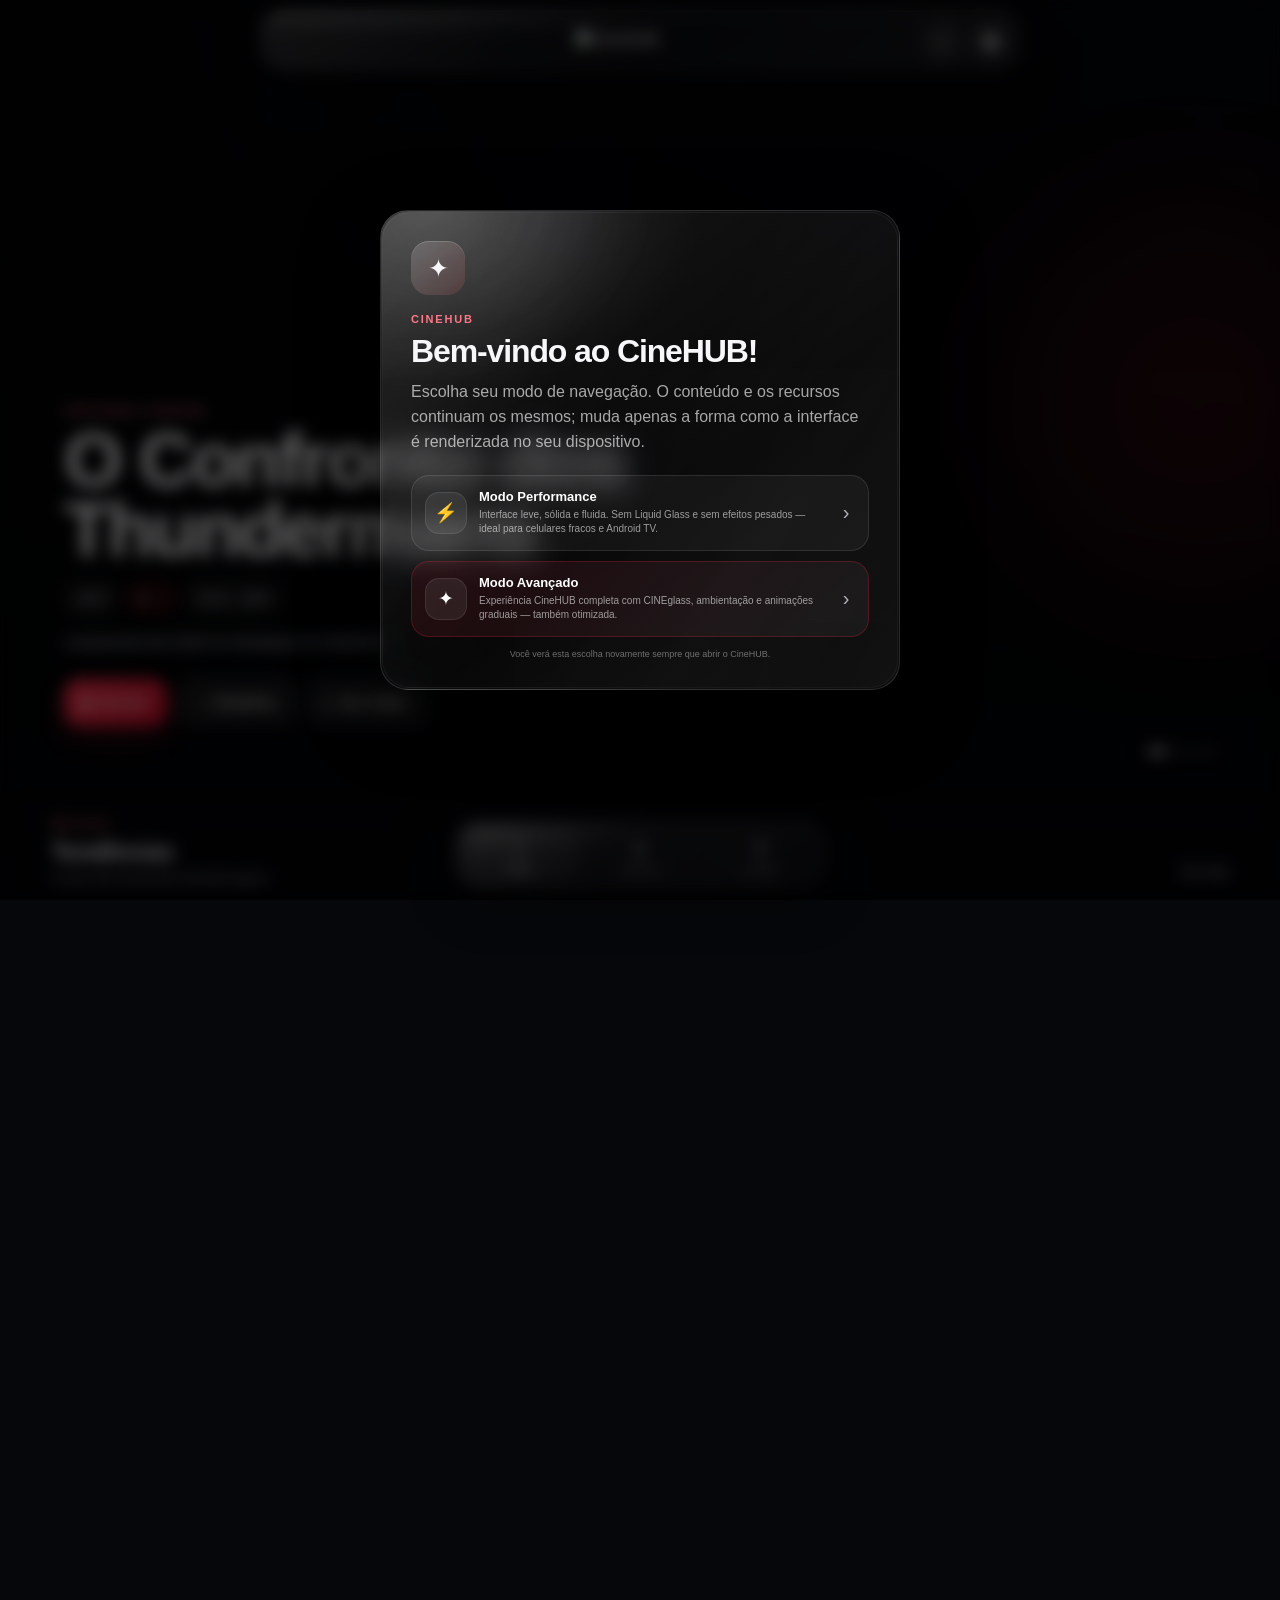
==== commit 73c14709: "fix(tv): stabilize viewport splash and skip mode modal on TV" ====
--- a/CineHUB_TV_Android/CineHUB-TV/src/main/assets/cinehub/index.html
+++ b/CineHUB_TV_Android/CineHUB-TV/src/main/assets/cinehub/index.html
@@ -31,6 +31,7 @@
 <link rel="icon" href="assets/logos/favicon-32.png">
 <link rel="stylesheet" href="src/css/main.css">
 <link rel="stylesheet" href="src/css/tv.css">
+<style id="cinehub-tv-viewport-fix">html,body{width:100%;min-width:100%;height:100%;min-height:100%;margin:0;padding:0;overflow-x:hidden}.splash{position:fixed!important;inset:0!important;width:100vw!important;height:100vh!important;z-index:99999!important}.cinehub-transition-loader{position:fixed!important;inset:0!important;width:100vw!important;height:100vh!important;z-index:99998!important}</style>
 </head>
 <body>
 <div class="ambient" aria-hidden="true"><i></i><i></i><i></i></div>
--- a/CineHUB_TV_Android/CineHUB-TV/src/main/assets/cinehub/src/css/tv.css
+++ b/CineHUB_TV_Android/CineHUB-TV/src/main/assets/cinehub/src/css/tv.css
@@ -1,5 +1,5 @@
 /* CineHUB TV — TV/TV Box presentation layer */
-/* Pages deployment marker: compact /apk redirect v1.0.2 */
+/* TV runtime 1.0.5 */
 .tv-screen .screen-inner{max-width:1500px}
 .tv-tabs{margin-bottom:14px}
 .tv-tab{cursor:pointer}
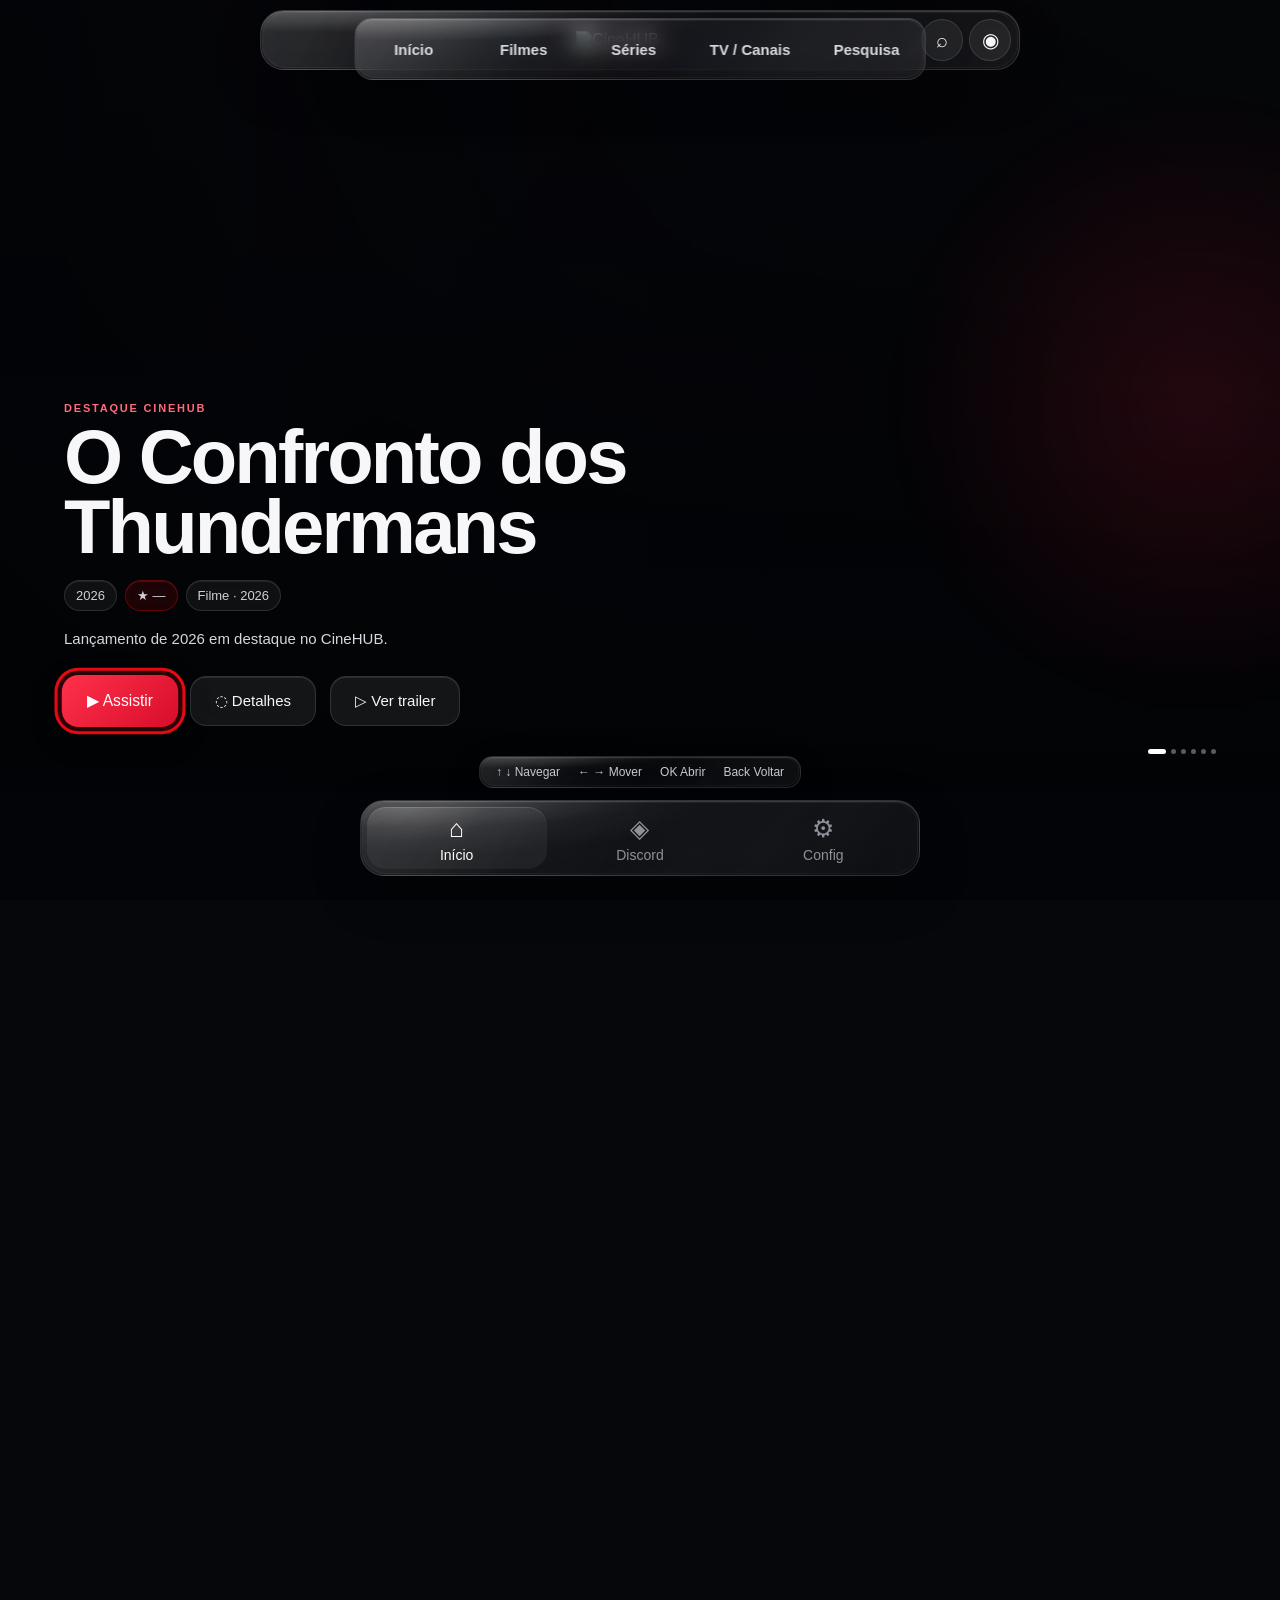
==== commit ca717390: "feat(tv): load dedicated TV experience layer" ====
--- a/CineHUB_TV_Android/CineHUB-TV/src/main/assets/cinehub/index.html
+++ b/CineHUB_TV_Android/CineHUB-TV/src/main/assets/cinehub/index.html
@@ -28,6 +28,20 @@
 })();
 </script>
 
+<script>
+(function(){
+  var RAW_LOGOS='https://raw.githubusercontent.com/mooNXy7/CineHUB/main/CineHUB_WEB/assets/logos/';
+  document.addEventListener('error',function(e){
+    var el=e.target;
+    if(!el||el.tagName!=='IMG'||el.dataset.cinehubLogoFallback==='1')return;
+    var src=el.getAttribute('src')||'';
+    if(src.indexOf('assets/logos/')===-1)return;
+    var name=src.split('/').pop();
+    el.dataset.cinehubLogoFallback='1';
+    el.src=RAW_LOGOS+name;
+  },true);
+})();
+</script>
 <link rel="icon" href="assets/logos/favicon-32.png">
 <link rel="stylesheet" href="src/css/main.css">
 <link rel="stylesheet" href="src/css/tv.css">
@@ -64,5 +78,5 @@
 <section class="sheet" id="projectSheet"><div class="sheet-backdrop" data-close="projectSheet"></div><div class="sheet-panel glass project-sheet"><div class="sheet-handle"></div><div class="sheet-head"><div><span class="eyebrow">CineHUB</span><h2>Projeto em desenvolvimento</h2></div><button class="icon-btn press" data-close="projectSheet">×</button></div><div class="project-content"><div class="project-mark">✦</div><h3>Ajude a construir o CineHUB</h3><p>O CineHUB está em evolução constante. Bugs podem aparecer enquanto recursos e fontes são ajustados.</p><div class="project-points"><span>• Interface e desempenho em evolução</span><span>• Catálogo e EPG em atualização</span><span>• Relatos ajudam a localizar problemas</span></div><div class="setting-group"><h3>Reportar um bug</h3><textarea id="bugReportText" class="field" rows="5" placeholder="Descreva o que aconteceu, onde aconteceu e o que você esperava."></textarea><div class="form-actions"><button class="primary press full" id="saveBugReport">Registrar relatório</button></div><small class="login-note">O relatório fica salvo localmente neste aparelho; nenhum link externo será aberto.</small></div><button class="secondary press full" data-close="projectSheet">Voltar ao CineHUB</button></div></div></section>
 <section class="system-modal" id="welcomeModal" aria-hidden="true"><div class="system-backdrop"></div><div class="system-card glass mode-picker"><div class="system-mark">✦</div><span class="eyebrow">CineHUB</span><h2>Bem-vindo ao CineHUB!</h2><p>Escolha seu modo de navegação. O conteúdo e os recursos continuam os mesmos; muda apenas a forma como a interface é renderizada no seu dispositivo.</p><div class="mode-options"><button class="mode-option" id="choosePerformance" type="button"><span class="mode-icon">⚡</span><span><b>Modo Performance</b><small>Interface leve, sólida e fluida. Sem Liquid Glass e sem efeitos pesados — ideal para celulares fracos e Android TV.</small></span><i>›</i></button><button class="mode-option mode-option-featured" id="chooseAdvanced" type="button"><span class="mode-icon">✦</span><span><b>Modo Avançado</b><small>Experiência CineHUB completa com CINEglass, ambientação e animações graduais — também otimizada.</small></span><i>›</i></button></div><small class="mode-note">Você verá esta escolha novamente sempre que abrir o CineHUB.</small></div></section>
 <div class="toast" id="toast"></div>
-<script src="dados/canais-m3u8.js"></script><script src="dados/conteudo/manifest.js"></script><script src="src/js/webdata.js"></script><script src="src/js/data-engine.js"></script><script src="src/js/integracoes.js"></script><script src="src/js/epg.js"></script><script src="src/js/performance.js" defer></script><script src="src/js/providers/megaembed.js"></script><script src="src/js/largecatalog.js"></script><script src="src/js/motion.js" defer></script><script src="src/js/cinehub.js"></script><script>if('serviceWorker'in navigator){window.addEventListener('load',()=>navigator.serviceWorker.register('service-worker.js').catch(()=>{}));}</script><script src="src/js/ambient.js" defer></script><script src="src/js/tv-navigation.js" defer></script><script src="src/js/tv-player.js" defer></script>
+<script src="dados/canais-m3u8.js"></script><script src="dados/conteudo/manifest.js"></script><script src="src/js/webdata.js"></script><script src="src/js/data-engine.js"></script><script src="src/js/integracoes.js"></script><script src="src/js/epg.js"></script><script src="src/js/performance.js" defer></script><script src="src/js/providers/megaembed.js"></script><script src="src/js/largecatalog.js"></script><script src="src/js/motion.js" defer></script><script src="src/js/cinehub.js"></script><script>if('serviceWorker'in navigator){window.addEventListener('load',()=>navigator.serviceWorker.register('service-worker.js').catch(()=>{}));}</script><script src="src/js/ambient.js" defer></script><script src="src/js/tv-navigation.js" defer></script><script src="src/js/tv-player.js" defer></script><script src="src/js/tv-experience.js" defer></script>
 </body></html>
--- a/CineHUB_TV_Android/CineHUB-TV/src/main/assets/cinehub/src/css/tv.css
+++ b/CineHUB_TV_Android/CineHUB-TV/src/main/assets/cinehub/src/css/tv.css
@@ -1,12 +1,30 @@
-/* CineHUB TV — TV/TV Box presentation layer */
-/* TV runtime 1.0.5 */
-.tv-screen .screen-inner{max-width:1500px}
-.tv-tabs{margin-bottom:14px}
-.tv-tab{cursor:pointer}
-.popular-channels{margin-bottom:16px}
-.tv-panel{min-width:0}
-.tv-source-actions{display:flex;gap:8px;flex-wrap:wrap;justify-content:flex-end}
-.channel-grid{contain:layout paint}
-.guide-grid{contain:layout paint}
-@media (min-width:1100px){.channel-grid{grid-template-columns:repeat(4,minmax(0,1fr))}.compact-popular{grid-template-columns:repeat(6,minmax(0,1fr))}.guide-grid{grid-template-columns:repeat(3,minmax(0,1fr))}}
-@media (max-width:900px){.tv-live-bar{align-items:flex-start;flex-direction:column}.tv-source-actions{width:100%;justify-content:flex-start}.tv-source-actions .secondary{flex:1}}
+/* CineHUB TV — Android TV / TV Box presentation layer 1.0.6 */
+html,body{width:100%;min-width:100%;min-height:100%;overflow-x:hidden}body{overscroll-behavior:none}
+button:focus,input:focus,select:focus,textarea:focus,a:focus,[tabindex]:focus{outline:none}
+.cinehub-tv-focus{outline:3px solid #E50914!important;outline-offset:4px!important;box-shadow:0 0 0 6px rgba(229,9,20,.18),0 10px 30px rgba(0,0,0,.28)!important;transform:scale(1.025);z-index:40!important}
+.card.cinehub-tv-focus,.channel.cinehub-tv-focus,.explore-card.cinehub-tv-focus{transform:scale(1.035)!important}
+.hero-actions .cinehub-tv-focus,.dock-btn.cinehub-tv-focus,.tv-tab.cinehub-tv-focus{transform:scale(1.04)!important}
+html.cinehub-performance .section,html.cinehub-performance .screen-inner{content-visibility:visible!important;contain:none!important}
+.tv-screen .screen-inner{max-width:1500px;padding:94px 34px 100px}.tv-tabs{display:flex;gap:12px;margin-bottom:18px}.tv-tab{min-height:54px;padding:0 24px;border-radius:16px}.tv-tab.active{box-shadow:0 0 0 2px rgba(229,9,20,.38)}
+.popular-channels{margin-bottom:18px}.tv-panel{min-width:0}.tv-source-actions{display:flex;gap:10px;flex-wrap:wrap;justify-content:flex-end}.tv-source-actions button,.catalog-toolbar button,.guide-toolbar button{min-height:50px}
+.channel-grid{contain:layout paint}.guide-grid{contain:layout paint}.channel{min-height:205px}.channel.cinehub-tv-focus{background:rgba(229,9,20,.10)}
+.sheet-panel{width:min(900px,calc(100% - 60px));max-height:88vh;padding:18px 28px 36px}.sheet-head h2{font-size:34px}.setting-row,.lang-option{min-height:58px;font-size:16px}.setting-row{padding:16px 8px}.lang-option{padding:16px 18px}
+.dock{width:min(560px,calc(100% - 60px));height:76px;bottom:24px}.dock-btn strong{font-size:25px}.dock-btn span{font-size:14px}
+.screen-head .icon-btn,.screen .icon-btn,.detail>.icon-btn,.player>.icon-btn{min-width:52px;min-height:52px}.search{min-height:52px;font-size:16px}.primary,.secondary,.text-btn{min-height:50px;font-size:15px}.hero-actions{gap:14px}.hero-actions .primary,.hero-actions .secondary{padding:0 24px}.player-frame{width:min(1400px,100%);height:min(78vh,800px)}
+@media(min-width:1100px){.channel-grid{grid-template-columns:repeat(4,minmax(0,1fr))}.compact-popular{grid-template-columns:repeat(6,minmax(0,1fr))}.guide-grid{grid-template-columns:repeat(3,minmax(0,1fr))}.grid{grid-template-columns:repeat(6,minmax(0,1fr))}.row{grid-auto-columns:minmax(180px,210px);gap:16px}.card{min-height:290px}}
+@media(max-width:1100px){.tv-screen .screen-inner{padding-left:22px;padding-right:22px}.channel-grid{grid-template-columns:repeat(3,minmax(0,1fr))}}
+@media(max-width:900px){.tv-live-bar{align-items:flex-start;flex-direction:column}.tv-source-actions{width:100%;justify-content:flex-start}.tv-source-actions .secondary{flex:1}}
+
+/* CineHUB TV Experience 1.0.7 */
+.tv-header-nav{position:fixed;top:18px;left:50%;transform:translateX(-50%);z-index:120;display:flex;gap:6px;padding:6px;border-radius:18px;max-width:62vw}
+.tv-header-btn{border:0;background:transparent;color:#d9dbe1;border-radius:13px;min-width:104px;min-height:48px;padding:0 18px;font-size:15px;font-weight:700;cursor:pointer}
+.tv-header-btn:hover,.tv-header-btn.cinehub-tv-focus{background:rgba(229,9,20,.12)}
+.tv-hints{position:fixed;left:50%;bottom:112px;transform:translateX(-50%);z-index:100;display:flex;gap:18px;padding:8px 16px;border-radius:14px;opacity:.82;font-size:12px;pointer-events:none}
+#tvSearchSection .tv-home-search{max-width:1000px}
+.tv-keyboard{margin:18px 0 22px;padding:18px;border-radius:22px;max-width:1050px}
+.tv-key-row{display:flex;justify-content:center;gap:8px;margin:8px 0}
+.tv-key{min-width:68px;min-height:52px;border:0;border-radius:13px;background:rgba(255,255,255,.07);color:#fff;font-size:17px;font-weight:700}
+.tv-key.cinehub-tv-focus{background:rgba(229,9,20,.18)}
+.tv-key-actions .tv-key{min-width:150px}
+@media(max-width:1100px){.tv-header-nav{max-width:72vw}.tv-header-btn{min-width:80px;padding:0 12px}.tv-key{min-width:52px}.tv-hints{bottom:102px}}
+@media(min-width:1800px){.tv-header-btn{min-width:126px;min-height:54px;font-size:17px}.tv-key{min-width:82px;min-height:60px}.tv-hints{font-size:14px}}
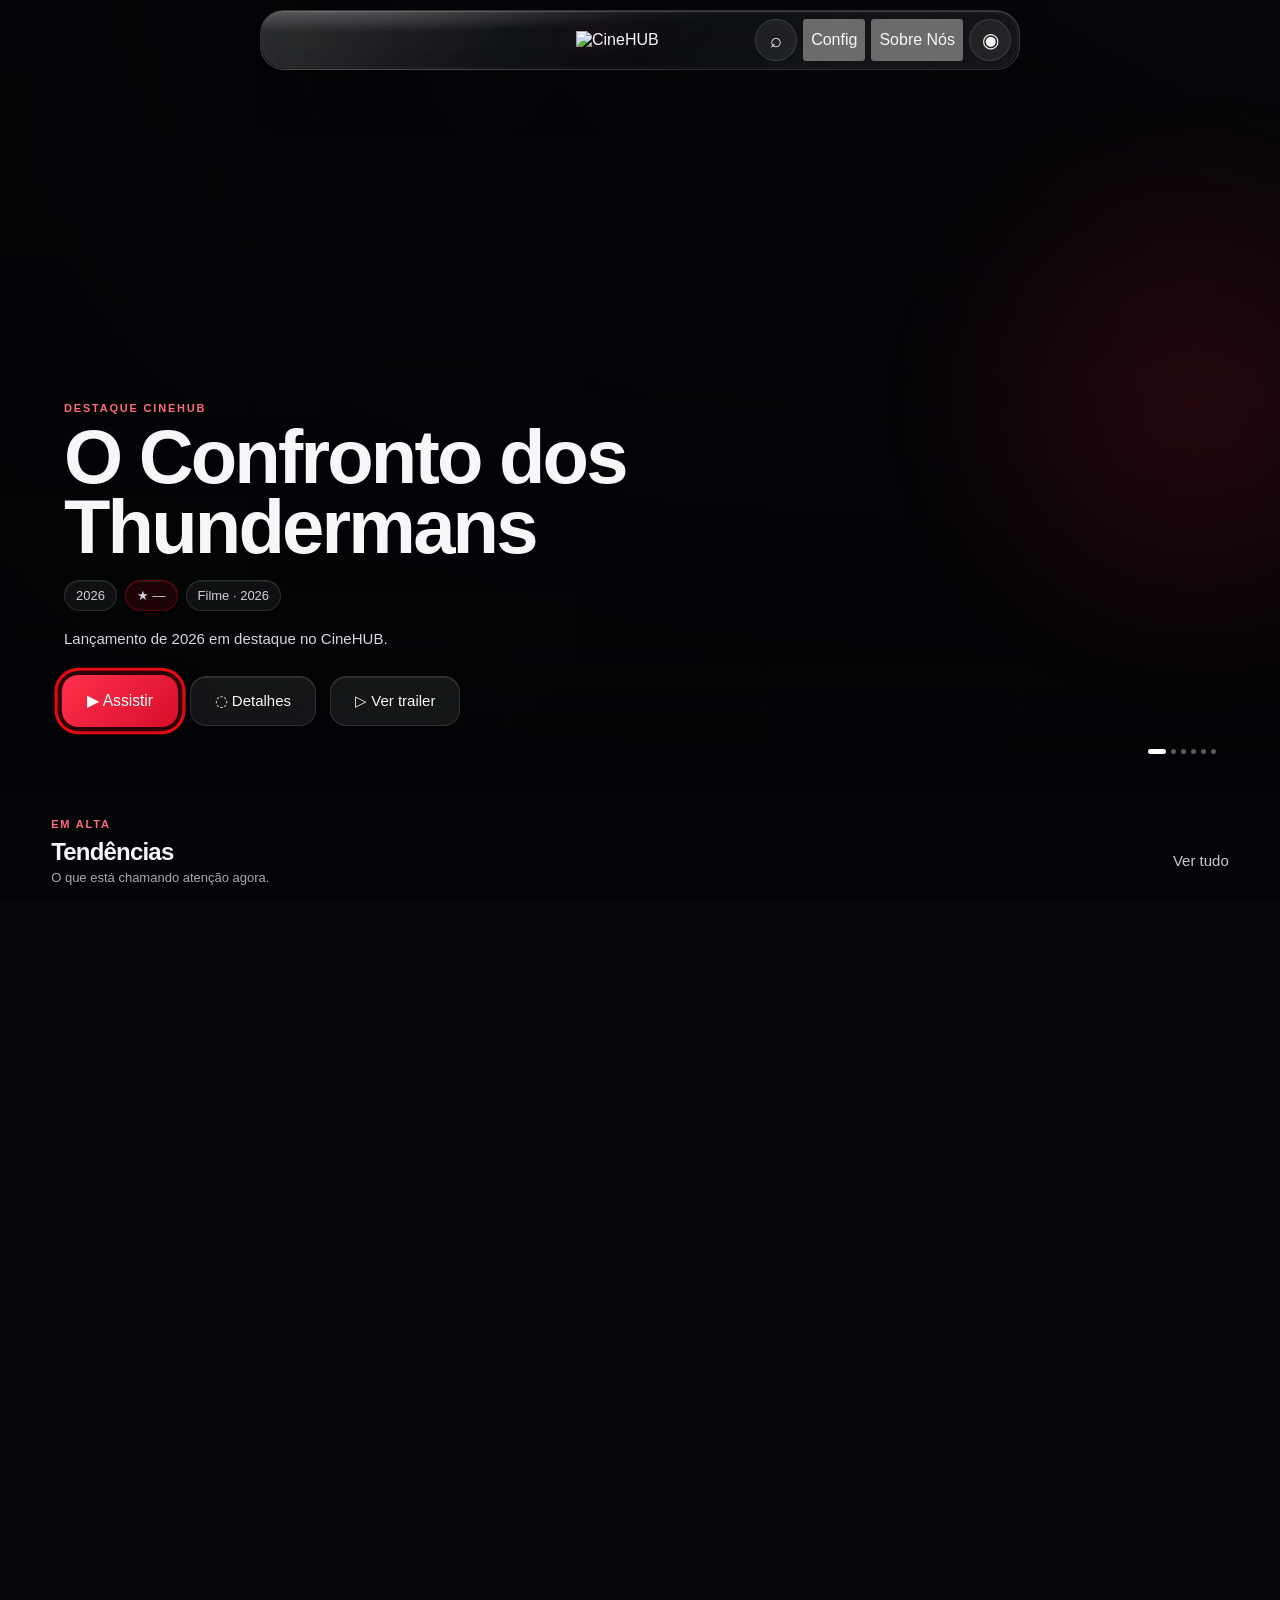
==== commit 9d8ece6f: "TV: remove camada duplicada e integrar navegação ao header original" ====
--- a/CineHUB_TV_Android/CineHUB-TV/src/main/assets/cinehub/index.html
+++ b/CineHUB_TV_Android/CineHUB-TV/src/main/assets/cinehub/index.html
@@ -51,19 +51,16 @@
 <div class="ambient" aria-hidden="true"><i></i><i></i><i></i></div>
 <div class="splash" id="splash" aria-hidden="true"><div class="splash-orb"></div><img src="assets/logos/logo-horizontal.png" alt="CineHUB"><span>Seu universo de entretenimento</span><div class="splash-loader"><i></i></div></div>
 <div class="cinehub-transition-loader" id="transitionLoader" aria-hidden="true"><div class="cinehub-loader-orb"><span></span></div><img src="assets/logos/simbolo.png" alt="" aria-hidden="true"><strong id="transitionLoaderText">Preparando CineHUB…</strong></div>
-<header class="topbar glass" id="topbar"><div class="brand"><img src="assets/logos/logo-horizontal.png" alt="CineHUB"></div><div class="top-actions"><button class="icon-btn press" data-action="search" aria-label="Pesquisar"><span>⌕</span></button><button class="icon-btn press" data-action="profile" aria-label="Minha conta"><span>◉</span></button></div></header>
+<header class="topbar glass" id="topbar"><div class="brand"><img src="assets/logos/logo-horizontal.png" alt="CineHUB"></div><div class="top-actions"><button class="icon-btn press" data-action="search" aria-label="Pesquisar"><span>⌕</span></button><button class="tv-header-action press" data-action="config" aria-label="Configurações">Config</button><button class="tv-header-action press" data-action="community" aria-label="Sobre Nós">Sobre Nós</button><button class="icon-btn press" data-action="profile" aria-label="Minha conta"><span>◉</span></button></div></header>
 <main id="homeMain">
 <section class="hero" id="homeHero"><div class="hero-bg hero-bg-a" id="heroBgA"></div><div class="hero-bg hero-bg-b" id="heroBgB"></div><div class="hero-glow"></div><div class="hero-content"><span class="eyebrow" data-i18n="heroEyebrow">Destaque CineHUB</span><h1 id="heroTitle">CineHUB</h1><div class="meta" id="heroMeta"></div><p id="heroSynopsis"></p><div class="hero-actions"><button class="primary press" id="heroPlay" data-i18n="watch">▶ Assistir</button><button class="secondary press" id="heroInfo" data-i18n="details">◌ Detalhes</button><button class="secondary press" id="heroTrailer" data-i18n="trailer">▷ Ver trailer</button></div></div><div class="hero-dots" id="heroDots" aria-hidden="true"></div></section>
 <section class="section" id="continueSection" hidden><div class="section-head"><div><span class="eyebrow">Retomar</span><h2>Continuar assistindo</h2><span class="muted">Volte exatamente de onde parou.</span></div></div><div id="continueRow"></div></section>
-<section class="section" id="tvSearchSection" hidden><div class="section-head"><div><span class="eyebrow">Busca</span><h2>O que você quer assistir?</h2><span class="muted">Pesquise filmes e séries usando o controle, teclado ou mouse.</span></div></div><div class="tv-home-search"><div class="search-wrap"><span>⌕</span><input class="search" id="tvHomeSearch" placeholder="Pesquisar filmes e séries..." autocomplete="off" aria-label="Pesquisar filmes e séries"></div><button class="primary press" type="button" data-tv-search-open>Abrir busca</button></div></section>
-<section class="section" id="tvCategorySection" hidden><div class="section-head"><div><span class="eyebrow">Categorias</span><h2>Explore o CineHUB</h2><span class="muted">Escolha um universo para começar.</span></div></div><div class="explore-grid"><article class="explore-card glass press" data-screen="movies" tabindex="0"><div class="explore-art red"><span class="ui-icon">▶</span></div><div><h3>Filmes</h3><p>Catálogo organizado por gênero.</p></div><b>→</b></article><article class="explore-card glass press" data-screen="series" tabindex="0"><div class="explore-art blue"><span class="ui-icon">▣</span></div><div><h3>Séries</h3><p>Temporadas e episódios.</p></div><b>→</b></article><article class="explore-card glass press" data-screen="tv" tabindex="0"><div class="explore-art violet"><span class="ui-icon">▣</span></div><div><h3>Programação</h3><p>Canais e guia EPG.</p></div><b>→</b></article></div></section>
-<section class="section" id="trendingSection"><div class="section-head"><div><span class="eyebrow">Em alta</span><h2>Tendências</h2><span class="muted">O que está chamando atenção agora.</span></div><button class="text-btn press" data-screen="movies">Ver tudo</button></div><div class="row" id="trendingRow"></div></section><section class="section" id="releaseSection"><div class="section-head"><div><span class="eyebrow" data-i18n="now">Agora no CineHUB</span><h2 data-i18n="releases">Lançamentos</h2><span class="muted">Filmes que chegaram recentemente.</span></div><button class="text-btn press" data-screen="movies">Ver tudo</button></div><div class="row" id="releaseRow"></div></section><section class="section" id="seriesTrendSection"><div class="section-head"><div><span class="eyebrow">Séries em alta</span><h2>Novas e populares</h2><span class="muted">Histórias que estão em destaque.</span></div><button class="text-btn press" data-screen="series">Ver séries</button></div><div class="row" id="seriesTrendRow"></div></section>
-<section class="section" id="recommendSection"><div class="section-head"><div><span class="eyebrow" data-i18n="curation">Curadoria</span><h2 data-i18n="forYou">Para você</h2><span class="muted" data-i18n="forYouSub">Escolhas que combinam com seu momento.</span></div></div><div class="row" id="recommendRow"></div></section>
+<section class="section" id="trendingSection"><div class="section-head"><div><span class="eyebrow">Em alta</span><h2>Tendências</h2><span class="muted">O que está chamando atenção agora.</span></div><button class="text-btn press" data-screen="movies">Ver tudo</button></div><div class="row" id="trendingRow"></div></section><section class="section" id="releaseSection"><div class="section-head"><div><span class="eyebrow" data-i18n="now">CineHUB</span><h2>Filmes</h2><span class="muted">Filmes que chegaram recentemente.</span></div><button class="text-btn press" data-screen="movies">Ver tudo</button></div><div class="row" id="releaseRow"></div></section><section class="section" id="seriesTrendSection"><div class="section-head"><div><span class="eyebrow">CineHUB</span><h2>Séries</h2><span class="muted">Histórias que estão em destaque.</span></div><button class="text-btn press" data-screen="series">Ver séries</button></div><div class="row" id="seriesTrendRow"></div></section>
+<section class="section" id="programSection"><div class="section-head"><div><span class="eyebrow">CineHUB TV</span><h2>Programação</h2><span class="muted">Canais e programação em destaque.</span></div><button class="text-btn press" data-screen="tv">Ver programação</button></div><div class="row" id="programRow"></div></section><section class="section" id="recommendSection"><div class="section-head"><div><span class="eyebrow" data-i18n="curation">Curadoria</span><h2 data-i18n="forYou">Para você</h2><span class="muted" data-i18n="forYouSub">Escolhas que combinam com seu momento.</span></div></div><div class="row" id="recommendRow"></div></section>
 <section class="section" id="legacyExploreSection"><div class="section-head"><div><span class="eyebrow" data-i18n="explore">Explore</span><h2 data-i18n="discover">Descubra o CineHUB</h2><span class="muted" data-i18n="discoverSub">Três universos, uma experiência.</span></div></div><div class="explore-grid"><article class="explore-card glass press" data-screen="movies"><div class="explore-art red"><span class="ui-icon">▶</span></div><div><h3 data-i18n="films">Filmes</h3><p data-i18n="filmsSub">Catálogo organizado por gênero.</p></div><b>→</b></article><article class="explore-card glass press" data-screen="series"><div class="explore-art blue"><span class="ui-icon">▣</span></div><div><h3 data-i18n="series">Séries</h3><p data-i18n="seriesSub">Histórias para acompanhar por temporadas.</p></div><b>→</b></article><article class="explore-card glass press" data-screen="tv"><div class="explore-art violet"><span class="ui-icon">▣</span></div><div><h3 data-i18n="tv">Programação</h3><p data-i18n="tvSub">Canais preparados para o futuro.</p></div><b>→</b></article></div></section>
 <section class="section premium-section" id="projectSection"><div class="premium-card glass press" data-action="project"><div class="premium-shine"></div><div class="premium-icon">✦</div><div><span class="eyebrow">Projeto em desenvolvimento</span><h2>CineHUB está sendo construído</h2><p>O projeto ainda recebe melhorias. Você pode apoiar e reportar bugs diretamente pelo CineHUB.</p></div><button class="secondary press">Saiba mais</button></div></section>
 <section class="section" id="myListSection"><div class="section-head"><div><span class="eyebrow" data-i18n="yourCollection">Sua coleção</span><h2 data-i18n="list">Minha Lista</h2><span class="muted" data-i18n="listSub">Seus favoritos em um só lugar.</span></div></div><div class="row" id="favoritesRow"></div></section>
 </main>
-<nav class="dock glass" aria-label="Navegação inferior"><div class="dock-pill"></div><button class="dock-btn active press" data-dock="home"><strong class="dock-icon">⌂</strong><span>Início</span></button><button class="dock-btn press" data-dock="community"><strong class="dock-icon">◈</strong><span>Discord</span></button><button class="dock-btn press" data-dock="config"><strong class="dock-icon">⚙</strong><span>Config</span></button></nav>
 <section class="screen" id="moviesScreen"><div class="screen-inner"><div class="screen-head"><button class="icon-btn back press" data-close="moviesScreen">←</button><div><span class="eyebrow" data-i18n="catalog">Catálogo</span><h1 data-i18n="films">Filmes</h1><span class="muted">Escolha sua próxima sessão.</span></div></div><div class="search-wrap"><span>⌕</span><input class="search" id="movieSearch" placeholder="Pesquisar filmes..." autocomplete="off"></div><div class="catalog-toolbar"><div><span class="eyebrow">Catálogo ampliado</span><p id="movieCatalogMeta">Preparando categorias…</p></div><button class="secondary press" id="movieReload">↻ Atualizar</button></div><div class="chips" id="movieChips"></div><div class="grid" id="movieGrid"></div><button class="secondary press catalog-more" id="movieMore" hidden>Mostrar mais</button></div></section>
 <section class="screen" id="seriesScreen"><div class="screen-inner"><div class="screen-head"><button class="icon-btn back press" data-close="seriesScreen">←</button><div><span class="eyebrow">Catálogo</span><h1>Séries</h1></div></div><div class="search-wrap"><span>⌕</span><input class="search" id="seriesSearch" placeholder="Pesquisar séries..." autocomplete="off"></div><div class="chips" id="seriesChips"></div><div class="grid" id="seriesGrid"></div></div></section>
 <section class="screen tv-screen" id="tvScreen"><div class="screen-inner"><div class="screen-head"><button class="icon-btn back press" data-close="tvScreen">←</button><div><span class="eyebrow">Ao vivo</span><h1>Programação</h1></div></div><div class="tv-tabs"><button class="tv-tab active press" data-tv-tab="channels">Canais</button><button class="tv-tab press epg-tab" id="tvGuideTab" data-tv-tab="guide" hidden>Guia EPG <span id="tvGuideCount"></span></button></div><section class="popular-channels glass" id="popularChannelsSection"><div class="section-head"><div><span class="eyebrow">CineHUB</span><h3>Canais recomendados</h3><span class="muted">Canais em destaque encontrados nas listas atuais.</span></div></div><div id="popularChannels" class="channel-grid compact-popular"></div></section><div id="tvChannelsPanel" class="tv-panel active"><div class="tv-live-bar glass"><div><span class="eyebrow">Agora</span><h3 id="tvNowTitle">Canais ao vivo</h3><p id="tvNowMeta">Carregando lista de transmissão…</p></div><div class="tv-source-actions"><button class="secondary press" id="tvEpgSource">EPG: Principal</button><button class="secondary press" id="tvExternalSources">＋ Fontes externas</button><button class="secondary press" id="tvRefresh">↻ Atualizar</button></div></div><div class="search-wrap"><span>⌕</span><input class="search" id="channelSearch" placeholder="Buscar canal..." autocomplete="off"></div><div class="chips" id="channelChips"></div><div class="channel-grid" id="channelGrid"></div><button class="secondary press catalog-more" id="channelMore" hidden>Mostrar mais canais</button></div><div id="tvGuidePanel" class="tv-panel"><div class="guide-toolbar glass"><div><span class="eyebrow">Guia de programação</span><h3>O que está passando</h3><p id="tvGuideMeta">Carregando dados do EPG…</p></div><button class="secondary press" id="tvGuideRefresh">↻ Atualizar</button></div><div class="guide-grid" id="tvGuideGrid"></div></div><div class="tv-note">Os canais externos continuam disponíveis e o EPG é apenas uma camada de informações: ele nunca remove ou substitui canais.</div></div></section>
@@ -78,5 +75,5 @@
 <section class="sheet" id="projectSheet"><div class="sheet-backdrop" data-close="projectSheet"></div><div class="sheet-panel glass project-sheet"><div class="sheet-handle"></div><div class="sheet-head"><div><span class="eyebrow">CineHUB</span><h2>Projeto em desenvolvimento</h2></div><button class="icon-btn press" data-close="projectSheet">×</button></div><div class="project-content"><div class="project-mark">✦</div><h3>Ajude a construir o CineHUB</h3><p>O CineHUB está em evolução constante. Bugs podem aparecer enquanto recursos e fontes são ajustados.</p><div class="project-points"><span>• Interface e desempenho em evolução</span><span>• Catálogo e EPG em atualização</span><span>• Relatos ajudam a localizar problemas</span></div><div class="setting-group"><h3>Reportar um bug</h3><textarea id="bugReportText" class="field" rows="5" placeholder="Descreva o que aconteceu, onde aconteceu e o que você esperava."></textarea><div class="form-actions"><button class="primary press full" id="saveBugReport">Registrar relatório</button></div><small class="login-note">O relatório fica salvo localmente neste aparelho; nenhum link externo será aberto.</small></div><button class="secondary press full" data-close="projectSheet">Voltar ao CineHUB</button></div></div></section>
 <section class="system-modal" id="welcomeModal" aria-hidden="true"><div class="system-backdrop"></div><div class="system-card glass mode-picker"><div class="system-mark">✦</div><span class="eyebrow">CineHUB</span><h2>Bem-vindo ao CineHUB!</h2><p>Escolha seu modo de navegação. O conteúdo e os recursos continuam os mesmos; muda apenas a forma como a interface é renderizada no seu dispositivo.</p><div class="mode-options"><button class="mode-option" id="choosePerformance" type="button"><span class="mode-icon">⚡</span><span><b>Modo Performance</b><small>Interface leve, sólida e fluida. Sem Liquid Glass e sem efeitos pesados — ideal para celulares fracos e Android TV.</small></span><i>›</i></button><button class="mode-option mode-option-featured" id="chooseAdvanced" type="button"><span class="mode-icon">✦</span><span><b>Modo Avançado</b><small>Experiência CineHUB completa com CINEglass, ambientação e animações graduais — também otimizada.</small></span><i>›</i></button></div><small class="mode-note">Você verá esta escolha novamente sempre que abrir o CineHUB.</small></div></section>
 <div class="toast" id="toast"></div>
-<script src="dados/canais-m3u8.js"></script><script src="dados/conteudo/manifest.js"></script><script src="src/js/webdata.js"></script><script src="src/js/data-engine.js"></script><script src="src/js/integracoes.js"></script><script src="src/js/epg.js"></script><script src="src/js/performance.js" defer></script><script src="src/js/providers/megaembed.js"></script><script src="src/js/largecatalog.js"></script><script src="src/js/motion.js" defer></script><script src="src/js/cinehub.js"></script><script>if('serviceWorker'in navigator){window.addEventListener('load',()=>navigator.serviceWorker.register('service-worker.js').catch(()=>{}));}</script><script src="src/js/ambient.js" defer></script><script src="src/js/tv-navigation.js" defer></script><script src="src/js/tv-player.js" defer></script><script src="src/js/tv-experience.js" defer></script>
+<script src="dados/canais-m3u8.js"></script><script src="dados/conteudo/manifest.js"></script><script src="src/js/webdata.js"></script><script src="src/js/data-engine.js"></script><script src="src/js/integracoes.js"></script><script src="src/js/epg.js"></script><script src="src/js/performance.js" defer></script><script src="src/js/providers/megaembed.js"></script><script src="src/js/largecatalog.js"></script><script src="src/js/motion.js" defer></script><script src="src/js/cinehub.js"></script><script>if('serviceWorker'in navigator){window.addEventListener('load',()=>navigator.serviceWorker.register('service-worker.js').catch(()=>{}));}</script><script src="src/js/ambient.js" defer></script><script src="src/js/tv-navigation.js" defer></script><script src="src/js/tv-player.js" defer></script>
 </body></html>
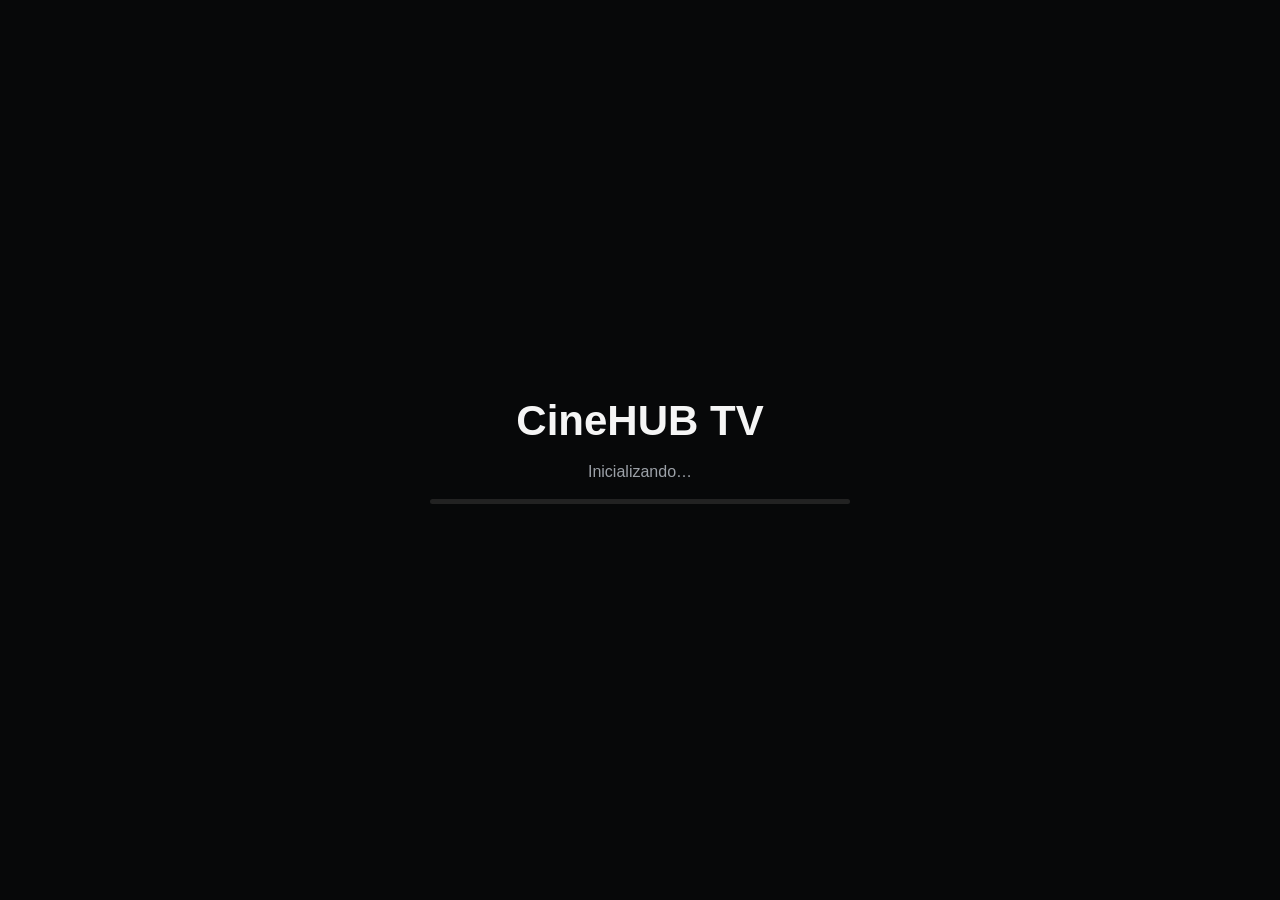
==== commit 682fe0b8: "feat(tv): publish native TV shell and presentation layer" ====
--- a/CineHUB_TV_Android/CineHUB-TV/src/main/assets/cinehub/index.html
+++ b/CineHUB_TV_Android/CineHUB-TV/src/main/assets/cinehub/index.html
@@ -1,79 +1 @@
-<!doctype html>
-<html lang="pt-BR">
-<head>
-<meta charset="utf-8">
-<meta name="viewport" content="width=device-width,initial-scale=1,viewport-fit=cover">
-<meta name="theme-color" content="#07080b">
-<meta name="description" content="CineHUB — seu universo de filmes, séries e programação.">
-<meta name="color-scheme" content="dark">
-<title>CineHUB</title>
-<link rel="manifest" href="manifest.json">
-<script>
-(function(){
-  try{
-    var isTV=new URLSearchParams(location.search).get('tv')==='1';
-    var mode=localStorage.getItem('cinehub_mode');
-    if(isTV && mode!=='performance'){
-      mode='performance';
-      localStorage.setItem('cinehub_mode','performance');
-    }
-    if(mode==='performance'||mode==='advanced') document.documentElement.classList.add('cinehub-'+mode);
-    if(isTV){
-      window.setTimeout(function(){
-        var s=document.getElementById('splash');
-        if(s && !s.classList.contains('hide')) s.classList.add('hide');
-      },7000);
-    }
-  }catch(_){}
-})();
-</script>
-
-<script>
-(function(){
-  var RAW_LOGOS='https://raw.githubusercontent.com/mooNXy7/CineHUB/main/CineHUB_WEB/assets/logos/';
-  document.addEventListener('error',function(e){
-    var el=e.target;
-    if(!el||el.tagName!=='IMG'||el.dataset.cinehubLogoFallback==='1')return;
-    var src=el.getAttribute('src')||'';
-    if(src.indexOf('assets/logos/')===-1)return;
-    var name=src.split('/').pop();
-    el.dataset.cinehubLogoFallback='1';
-    el.src=RAW_LOGOS+name;
-  },true);
-})();
-</script>
-<link rel="icon" href="assets/logos/favicon-32.png">
-<link rel="stylesheet" href="src/css/main.css">
-<link rel="stylesheet" href="src/css/tv.css">
-<style id="cinehub-tv-viewport-fix">html,body{width:100%;min-width:100%;height:100%;min-height:100%;margin:0;padding:0;overflow-x:hidden}.splash{position:fixed!important;inset:0!important;width:100vw!important;height:100vh!important;z-index:99999!important}.cinehub-transition-loader{position:fixed!important;inset:0!important;width:100vw!important;height:100vh!important;z-index:99998!important}</style>
-</head>
-<body>
-<div class="ambient" aria-hidden="true"><i></i><i></i><i></i></div>
-<div class="splash" id="splash" aria-hidden="true"><div class="splash-orb"></div><img src="assets/logos/logo-horizontal.png" alt="CineHUB"><span>Seu universo de entretenimento</span><div class="splash-loader"><i></i></div></div>
-<div class="cinehub-transition-loader" id="transitionLoader" aria-hidden="true"><div class="cinehub-loader-orb"><span></span></div><img src="assets/logos/simbolo.png" alt="" aria-hidden="true"><strong id="transitionLoaderText">Preparando CineHUB…</strong></div>
-<header class="topbar glass" id="topbar"><div class="brand"><img src="assets/logos/logo-horizontal.png" alt="CineHUB"></div><div class="top-actions"><button class="icon-btn press" data-action="search" aria-label="Pesquisar"><span>⌕</span></button><button class="tv-header-action press" data-action="config" aria-label="Configurações">Config</button><button class="tv-header-action press" data-action="community" aria-label="Sobre Nós">Sobre Nós</button><button class="icon-btn press" data-action="profile" aria-label="Minha conta"><span>◉</span></button></div></header>
-<main id="homeMain">
-<section class="hero" id="homeHero"><div class="hero-bg hero-bg-a" id="heroBgA"></div><div class="hero-bg hero-bg-b" id="heroBgB"></div><div class="hero-glow"></div><div class="hero-content"><span class="eyebrow" data-i18n="heroEyebrow">Destaque CineHUB</span><h1 id="heroTitle">CineHUB</h1><div class="meta" id="heroMeta"></div><p id="heroSynopsis"></p><div class="hero-actions"><button class="primary press" id="heroPlay" data-i18n="watch">▶ Assistir</button><button class="secondary press" id="heroInfo" data-i18n="details">◌ Detalhes</button><button class="secondary press" id="heroTrailer" data-i18n="trailer">▷ Ver trailer</button></div></div><div class="hero-dots" id="heroDots" aria-hidden="true"></div></section>
-<section class="section" id="continueSection" hidden><div class="section-head"><div><span class="eyebrow">Retomar</span><h2>Continuar assistindo</h2><span class="muted">Volte exatamente de onde parou.</span></div></div><div id="continueRow"></div></section>
-<section class="section" id="trendingSection"><div class="section-head"><div><span class="eyebrow">Em alta</span><h2>Tendências</h2><span class="muted">O que está chamando atenção agora.</span></div><button class="text-btn press" data-screen="movies">Ver tudo</button></div><div class="row" id="trendingRow"></div></section><section class="section" id="releaseSection"><div class="section-head"><div><span class="eyebrow" data-i18n="now">CineHUB</span><h2>Filmes</h2><span class="muted">Filmes que chegaram recentemente.</span></div><button class="text-btn press" data-screen="movies">Ver tudo</button></div><div class="row" id="releaseRow"></div></section><section class="section" id="seriesTrendSection"><div class="section-head"><div><span class="eyebrow">CineHUB</span><h2>Séries</h2><span class="muted">Histórias que estão em destaque.</span></div><button class="text-btn press" data-screen="series">Ver séries</button></div><div class="row" id="seriesTrendRow"></div></section>
-<section class="section" id="programSection"><div class="section-head"><div><span class="eyebrow">CineHUB TV</span><h2>Programação</h2><span class="muted">Canais e programação em destaque.</span></div><button class="text-btn press" data-screen="tv">Ver programação</button></div><div class="row" id="programRow"></div></section><section class="section" id="recommendSection"><div class="section-head"><div><span class="eyebrow" data-i18n="curation">Curadoria</span><h2 data-i18n="forYou">Para você</h2><span class="muted" data-i18n="forYouSub">Escolhas que combinam com seu momento.</span></div></div><div class="row" id="recommendRow"></div></section>
-<section class="section" id="legacyExploreSection"><div class="section-head"><div><span class="eyebrow" data-i18n="explore">Explore</span><h2 data-i18n="discover">Descubra o CineHUB</h2><span class="muted" data-i18n="discoverSub">Três universos, uma experiência.</span></div></div><div class="explore-grid"><article class="explore-card glass press" data-screen="movies"><div class="explore-art red"><span class="ui-icon">▶</span></div><div><h3 data-i18n="films">Filmes</h3><p data-i18n="filmsSub">Catálogo organizado por gênero.</p></div><b>→</b></article><article class="explore-card glass press" data-screen="series"><div class="explore-art blue"><span class="ui-icon">▣</span></div><div><h3 data-i18n="series">Séries</h3><p data-i18n="seriesSub">Histórias para acompanhar por temporadas.</p></div><b>→</b></article><article class="explore-card glass press" data-screen="tv"><div class="explore-art violet"><span class="ui-icon">▣</span></div><div><h3 data-i18n="tv">Programação</h3><p data-i18n="tvSub">Canais preparados para o futuro.</p></div><b>→</b></article></div></section>
-<section class="section premium-section" id="projectSection"><div class="premium-card glass press" data-action="project"><div class="premium-shine"></div><div class="premium-icon">✦</div><div><span class="eyebrow">Projeto em desenvolvimento</span><h2>CineHUB está sendo construído</h2><p>O projeto ainda recebe melhorias. Você pode apoiar e reportar bugs diretamente pelo CineHUB.</p></div><button class="secondary press">Saiba mais</button></div></section>
-<section class="section" id="myListSection"><div class="section-head"><div><span class="eyebrow" data-i18n="yourCollection">Sua coleção</span><h2 data-i18n="list">Minha Lista</h2><span class="muted" data-i18n="listSub">Seus favoritos em um só lugar.</span></div></div><div class="row" id="favoritesRow"></div></section>
-</main>
-<section class="screen" id="moviesScreen"><div class="screen-inner"><div class="screen-head"><button class="icon-btn back press" data-close="moviesScreen">←</button><div><span class="eyebrow" data-i18n="catalog">Catálogo</span><h1 data-i18n="films">Filmes</h1><span class="muted">Escolha sua próxima sessão.</span></div></div><div class="search-wrap"><span>⌕</span><input class="search" id="movieSearch" placeholder="Pesquisar filmes..." autocomplete="off"></div><div class="catalog-toolbar"><div><span class="eyebrow">Catálogo ampliado</span><p id="movieCatalogMeta">Preparando categorias…</p></div><button class="secondary press" id="movieReload">↻ Atualizar</button></div><div class="chips" id="movieChips"></div><div class="grid" id="movieGrid"></div><button class="secondary press catalog-more" id="movieMore" hidden>Mostrar mais</button></div></section>
-<section class="screen" id="seriesScreen"><div class="screen-inner"><div class="screen-head"><button class="icon-btn back press" data-close="seriesScreen">←</button><div><span class="eyebrow">Catálogo</span><h1>Séries</h1></div></div><div class="search-wrap"><span>⌕</span><input class="search" id="seriesSearch" placeholder="Pesquisar séries..." autocomplete="off"></div><div class="chips" id="seriesChips"></div><div class="grid" id="seriesGrid"></div></div></section>
-<section class="screen tv-screen" id="tvScreen"><div class="screen-inner"><div class="screen-head"><button class="icon-btn back press" data-close="tvScreen">←</button><div><span class="eyebrow">Ao vivo</span><h1>Programação</h1></div></div><div class="tv-tabs"><button class="tv-tab active press" data-tv-tab="channels">Canais</button><button class="tv-tab press epg-tab" id="tvGuideTab" data-tv-tab="guide" hidden>Guia EPG <span id="tvGuideCount"></span></button></div><section class="popular-channels glass" id="popularChannelsSection"><div class="section-head"><div><span class="eyebrow">CineHUB</span><h3>Canais recomendados</h3><span class="muted">Canais em destaque encontrados nas listas atuais.</span></div></div><div id="popularChannels" class="channel-grid compact-popular"></div></section><div id="tvChannelsPanel" class="tv-panel active"><div class="tv-live-bar glass"><div><span class="eyebrow">Agora</span><h3 id="tvNowTitle">Canais ao vivo</h3><p id="tvNowMeta">Carregando lista de transmissão…</p></div><div class="tv-source-actions"><button class="secondary press" id="tvEpgSource">EPG: Principal</button><button class="secondary press" id="tvExternalSources">＋ Fontes externas</button><button class="secondary press" id="tvRefresh">↻ Atualizar</button></div></div><div class="search-wrap"><span>⌕</span><input class="search" id="channelSearch" placeholder="Buscar canal..." autocomplete="off"></div><div class="chips" id="channelChips"></div><div class="channel-grid" id="channelGrid"></div><button class="secondary press catalog-more" id="channelMore" hidden>Mostrar mais canais</button></div><div id="tvGuidePanel" class="tv-panel"><div class="guide-toolbar glass"><div><span class="eyebrow">Guia de programação</span><h3>O que está passando</h3><p id="tvGuideMeta">Carregando dados do EPG…</p></div><button class="secondary press" id="tvGuideRefresh">↻ Atualizar</button></div><div class="guide-grid" id="tvGuideGrid"></div></div><div class="tv-note">Os canais externos continuam disponíveis e o EPG é apenas uma camada de informações: ele nunca remove ou substitui canais.</div></div></section>
-<section class="screen" id="searchScreen"><div class="screen-inner"><div class="screen-head"><button class="icon-btn back press" data-close="searchScreen">×</button><div><span class="eyebrow">Buscar</span><h1>Pesquisar</h1><span class="muted">Encontre filmes e séries rapidamente.</span></div></div><div class="search-wrap big"><span>⌕</span><input class="search" id="globalSearch" placeholder="O que você quer assistir?" autocomplete="off"></div><div class="search-results" id="globalResults"></div></div></section>
-<section class="detail" id="detail"><button class="icon-btn close press" data-close="detail">×</button><div class="detail-hero" id="detailHero"><div class="detail-content"><span class="eyebrow" id="detailType"></span><h1 id="detailTitle"></h1><div class="meta" id="detailMeta"></div><p id="detailSynopsis"></p><div class="detail-extra" id="detailExtra"></div><div class="hero-actions"><button class="primary press" id="detailPlay">▶ Assistir</button><button class="secondary press" id="detailFav">♡ Minha Lista</button></div></div></div></section>
-<section class="player" id="player"><button class="icon-btn close press" data-close="player">×</button><div class="player-frame" id="playerFrame"><button class="player-fullscreen press" id="playerFullscreen" aria-label="Expandir player" title="Expandir">⛶</button><div class="player-loading" id="playerLoading"><span></span><p>Preparando reprodução…</p></div><iframe id="megaPlayer" title="CineHUB Player" allow="autoplay; fullscreen; picture-in-picture; encrypted-media" allowfullscreen referrerpolicy="no-referrer" loading="eager"></iframe><video id="video" controls playsinline preload="metadata"></video><div class="player-fallback" id="playerFallback" hidden><div class="player-fallback-icon">!</div><h3>Não foi possível carregar o player</h3><p id="playerFallbackText">A fonte externa não respondeu dentro do CineHUB.</p><div class="player-fallback-actions"><button class="primary press" id="playerRetry">Tentar novamente</button></div></div></div><div class="player-meta" id="playerMeta"></div></section>
-<section class="sheet" id="meSheet"><div class="sheet-backdrop" data-close="meSheet"></div><div class="sheet-panel glass"><div class="sheet-handle"></div><div class="sheet-head"><div><span class="eyebrow">Seu espaço</span><h2>Me</h2></div><button class="icon-btn press" data-close="meSheet">×</button></div><div id="meContent"></div></div></section>
-<section class="sheet" id="discordSheet"><div class="sheet-backdrop" data-close="discordSheet"></div><div class="sheet-panel glass community-sheet"><div class="sheet-handle"></div><div class="sheet-head"><div><span class="eyebrow">CineHUB Community</span><h2>Discord</h2></div><button class="icon-btn press" data-close="discordSheet">×</button></div><div class="discord-card"><div class="discord-mark">◈</div><div class="discord-copy"><span class="eyebrow">Sobre nós</span><h3>Nos acompanhe em tempo real</h3><p>Novidades, atualizações, avisos e novidades do CineHUB em um só lugar.</p></div><a class="primary press discord-link" href="https://discord.gg/FVFayvger" target="_blank" rel="noopener noreferrer">Entrar no Discord <span>↗</span></a></div></div></section>
-<section class="sheet" id="configSheet"><div class="sheet-backdrop" data-close="configSheet"></div><div class="sheet-panel glass"><div class="sheet-handle"></div><div class="sheet-head"><div><span class="eyebrow">Personalização</span><h2>Configurações</h2></div><button class="icon-btn press" data-close="configSheet">×</button></div><div class="settings-list" id="settingsContent"></div></div></section>
-<section class="sheet" id="tvDetailSheet"><div class="sheet-backdrop" data-close="tvDetailSheet"></div><div class="sheet-panel glass"><div class="sheet-handle"></div><div class="sheet-head"><div><span class="eyebrow">Canal</span><h2 id="tvDetailTitle">Programação</h2></div><button class="icon-btn press" data-close="tvDetailSheet">×</button></div><div id="tvDetailContent"></div></div></section>
-<section class="sheet" id="premiumSheet"><div class="sheet-backdrop" data-close="premiumSheet"></div><div class="sheet-panel glass premium-sheet"><div class="sheet-handle"></div><div class="sheet-head"><div><span class="eyebrow">Futuro CineHUB</span><h2>Premium</h2></div><button class="icon-btn press" data-close="premiumSheet">×</button></div><div class="premium-hero"><div class="premium-icon large">✦</div><h3>Recursos premium em desenvolvimento.</h3><p>Assinaturas e benefícios ainda serão adicionados ao projeto.</p><div class="premium-features"><span>✦ Experiência sem anúncios</span><span>✦ Recursos exclusivos</span><span>✦ Qualidade premium</span></div><button class="primary press" data-close="premiumSheet">Em breve</button></div></div></section>
-<section class="sheet" id="projectSheet"><div class="sheet-backdrop" data-close="projectSheet"></div><div class="sheet-panel glass project-sheet"><div class="sheet-handle"></div><div class="sheet-head"><div><span class="eyebrow">CineHUB</span><h2>Projeto em desenvolvimento</h2></div><button class="icon-btn press" data-close="projectSheet">×</button></div><div class="project-content"><div class="project-mark">✦</div><h3>Ajude a construir o CineHUB</h3><p>O CineHUB está em evolução constante. Bugs podem aparecer enquanto recursos e fontes são ajustados.</p><div class="project-points"><span>• Interface e desempenho em evolução</span><span>• Catálogo e EPG em atualização</span><span>• Relatos ajudam a localizar problemas</span></div><div class="setting-group"><h3>Reportar um bug</h3><textarea id="bugReportText" class="field" rows="5" placeholder="Descreva o que aconteceu, onde aconteceu e o que você esperava."></textarea><div class="form-actions"><button class="primary press full" id="saveBugReport">Registrar relatório</button></div><small class="login-note">O relatório fica salvo localmente neste aparelho; nenhum link externo será aberto.</small></div><button class="secondary press full" data-close="projectSheet">Voltar ao CineHUB</button></div></div></section>
-<section class="system-modal" id="welcomeModal" aria-hidden="true"><div class="system-backdrop"></div><div class="system-card glass mode-picker"><div class="system-mark">✦</div><span class="eyebrow">CineHUB</span><h2>Bem-vindo ao CineHUB!</h2><p>Escolha seu modo de navegação. O conteúdo e os recursos continuam os mesmos; muda apenas a forma como a interface é renderizada no seu dispositivo.</p><div class="mode-options"><button class="mode-option" id="choosePerformance" type="button"><span class="mode-icon">⚡</span><span><b>Modo Performance</b><small>Interface leve, sólida e fluida. Sem Liquid Glass e sem efeitos pesados — ideal para celulares fracos e Android TV.</small></span><i>›</i></button><button class="mode-option mode-option-featured" id="chooseAdvanced" type="button"><span class="mode-icon">✦</span><span><b>Modo Avançado</b><small>Experiência CineHUB completa com CINEglass, ambientação e animações graduais — também otimizada.</small></span><i>›</i></button></div><small class="mode-note">Você verá esta escolha novamente sempre que abrir o CineHUB.</small></div></section>
-<div class="toast" id="toast"></div>
-<script src="dados/canais-m3u8.js"></script><script src="dados/conteudo/manifest.js"></script><script src="src/js/webdata.js"></script><script src="src/js/data-engine.js"></script><script src="src/js/integracoes.js"></script><script src="src/js/epg.js"></script><script src="src/js/performance.js" defer></script><script src="src/js/providers/megaembed.js"></script><script src="src/js/largecatalog.js"></script><script src="src/js/motion.js" defer></script><script src="src/js/cinehub.js"></script><script>if('serviceWorker'in navigator){window.addEventListener('load',()=>navigator.serviceWorker.register('service-worker.js').catch(()=>{}));}</script><script src="src/js/ambient.js" defer></script><script src="src/js/tv-navigation.js" defer></script><script src="src/js/tv-player.js" defer></script>
-</body></html>+<!doctype html><html lang="pt-BR"><head><meta charset="utf-8"><meta name="viewport" content="width=device-width,initial-scale=1,maximum-scale=1,user-scalable=no"><meta name="theme-color" content="#070809"><meta name="application-name" content="CineHUB TV"><link rel="manifest" href="manifest.json"><link rel="stylesheet" href="src/css/base/reset.css"><link rel="stylesheet" href="src/css/tv/reconstruction.css"><title>CineHUB TV</title></head><body class="cinehub-tv"><div id="boot" class="boot"><div class="boot-inner"><b>CineHUB TV</b><span id="bootStatus">Inicializando…</span><i><em id="bootProgress"></em></i></div></div><div id="app" hidden><aside class="tv-rail"><div class="brand">CineHUB</div><button class="rail-btn tv-focusable active" data-screen="home">⌂ Início</button><button class="rail-btn tv-focusable" data-screen="movies">▣ Filmes</button><button class="rail-btn tv-focusable" data-screen="series">▤ Séries</button><button class="rail-btn tv-focusable" data-screen="live">◉ TV ao Vivo</button><button class="rail-btn tv-focusable" data-screen="favorites">♡ Minha Lista</button><div class="rail-spacer"></div><button class="rail-btn tv-focusable" data-screen="settings">⚙ Configurações</button></aside><main id="tvMain" class="tv-main"><section id="screen-home" class="tv-screen active"><div id="homeHero" class="hero"></div><div id="homeRows"></div></section><section id="screen-movies" class="tv-screen"><header><small>CATÁLOGO</small><h1>Filmes</h1></header><div class="filterbar" id="movieFilters"></div><div class="grid" id="movieGrid"></div><div id="movieLoad"></div></section><section id="screen-series" class="tv-screen"><header><small>CATÁLOGO</small><h1>Séries</h1></header><div class="filterbar" id="seriesFilters"></div><div class="grid" id="seriesGrid"></div><div id="seriesLoad"></div></section><section id="screen-live" class="tv-screen"><header><small>TELEVISÃO</small><h1>TV ao Vivo <span id="liveCount"></span></h1></header><div class="toolbar"><button id="loadExternal" class="btn primary tv-focusable">Carregar fontes externas</button><button id="loadEpg" class="btn tv-focusable">Atualizar EPG</button><input id="liveSearch" class="search-input tv-focusable" placeholder="Buscar canal"></div><div class="filterbar" id="liveFilters"></div><div class="section-head"><h2>Canais Mais Assistidos</h2></div><div class="row" id="popularChannels"></div><div class="grid live-grid" id="channelGrid"></div></section><section id="screen-favorites" class="tv-screen"><header><small>BIBLIOTECA</small><h1>Minha Lista</h1></header><div class="grid" id="favoriteGrid"></div></section><section id="screen-settings" class="tv-screen"><header><small>SISTEMA</small><h1>Configurações</h1></header><div id="settingsRoot"></div></section></main></div><div id="player" class="player"><video id="playerVideo" playsinline controls></video><iframe id="playerIframe" title="Player externo" allow="autoplay;fullscreen" style="display:none"></iframe><button id="playerBack" class="player-btn tv-focusable">← Voltar</button><span id="playerStatus"></span></div><div id="toast" class="toast"></div><script src="src/js/performance.js"></script><script src="src/js/data-engine.js"></script><script src="dados/conteudo/manifest.js"></script><script src="src/js/largecatalog.js"></script><script src="src/js/webdata.js"></script><script src="src/js/integracoes.js"></script><script src="src/js/epg.js"></script><script src="dados/canais.js"></script><script src="dados/canais-m3u8.js"></script><script src="src/js/providers/megaembed.js"></script><script src="src/js/engine/state.js"></script><script src="src/js/engine/catalog-service.js"></script><script src="src/js/engine/live-service.js"></script><script src="src/js/engine/player-service.js"></script><script src="src/js/adapters/content-adapter.js"></script><script src="src/js/adapters/live-adapter.js"></script><script src="src/js/tv/navigation.js"></script><script src="src/js/tv/app.js"></script></body></html>
--- a/CineHUB_TV_Android/CineHUB-TV/src/main/assets/cinehub/src/css/tv/reconstruction.css
+++ b/CineHUB_TV_Android/CineHUB-TV/src/main/assets/cinehub/src/css/tv/reconstruction.css
@@ -0,0 +1 @@
+:root{--bg:#070809;--panel:#101214;--panel2:#17191c;--text:#f5f5f5;--muted:#9ca1a8;--red:#e50914;--line:#292c31}*{box-sizing:border-box}html,body{margin:0;width:100%;height:100%;background:var(--bg);color:var(--text);font-family:Arial,sans-serif;overflow:hidden}button,input{font:inherit}.tv-app{height:100vh}.tv-rail{position:fixed;z-index:5;left:0;top:0;bottom:0;width:210px;padding:28px 14px;background:linear-gradient(90deg,#08090a,#0b0c0e);border-right:1px solid var(--line);display:flex;flex-direction:column;gap:8px}.brand{font-size:25px;font-weight:800;padding:0 14px 25px}.rail-spacer{flex:1}.rail-btn,.btn,.chip,.player-btn{border:1px solid transparent;background:transparent;color:var(--text);border-radius:10px;padding:13px 15px;text-align:left;cursor:pointer}.rail-btn.active,.rail-btn:focus,.btn:focus,.chip:focus,.player-btn:focus,.tv-focusable:focus{outline:2px solid var(--red);outline-offset:2px;background:#1c1e22}.tv-main{height:100vh;margin-left:210px;padding:34px 42px;overflow:auto}.tv-screen{display:none;min-height:100%}.tv-screen.active{display:block}header{margin-bottom:22px}header small{color:var(--red);font-weight:700;letter-spacing:.14em}h1{font-size:38px;margin:6px 0}h2{margin:0;font-size:21px}.hero{min-height:390px;border-radius:18px;background:linear-gradient(90deg,#101214,#141619);display:flex;align-items:end;padding:45px;margin-bottom:28px;overflow:hidden}.hero h1{font-size:46px}.hero p{max-width:650px;color:#c9cbd0;font-size:18px}.row-wrap{margin:28px 0}.row{display:flex;gap:14px;overflow:auto;padding:10px 3px}.grid{display:grid;grid-template-columns:repeat(auto-fill,minmax(165px,1fr));gap:16px}.card,.live-card{position:relative;border:1px solid var(--line);background:var(--panel);color:var(--text);border-radius:12px;overflow:hidden;cursor:pointer;text-align:left}.card img{width:100%;aspect-ratio:2/3;object-fit:cover;background:#181a1d}.card-label{display:block;padding:10px}.card-title{display:block;font-weight:700;white-space:nowrap;overflow:hidden;text-overflow:ellipsis}.card-sub,.muted{color:var(--muted);font-size:13px;margin-top:5px}.live-grid{grid-template-columns:repeat(auto-fill,minmax(220px,1fr))}.live-card{display:flex;align-items:center;gap:12px;padding:12px}.live-card img{width:72px;height:72px;object-fit:contain;background:#fff;border-radius:8px}.filterbar,.toolbar{display:flex;gap:8px;flex-wrap:wrap;margin-bottom:18px}.chip{background:var(--panel);border-color:var(--line)}.chip.active{background:var(--red)}.primary{background:var(--red)!important;color:white}.search-input{background:var(--panel);border:1px solid var(--line);color:white;border-radius:10px;padding:13px 15px;min-width:280px}.player{display:none;position:fixed;inset:0;z-index:20;background:#000;align-items:center;justify-content:center}.player.open{display:flex}.player video,.player iframe{width:100%;height:100%;border:0}.player-btn{position:absolute;top:25px;left:25px;background:#16181b;z-index:2}.player span{position:absolute;top:30px;right:30px}.boot{position:fixed;inset:0;z-index:99;background:#070809;display:flex;align-items:center;justify-content:center}.boot-inner{width:420px;text-align:center;display:grid;gap:18px}.boot-inner b{font-size:42px}.boot-inner span{color:var(--muted)}.boot-inner i{height:5px;background:#222;border-radius:9px;overflow:hidden}.boot-inner em{display:block;height:100%;width:0;background:var(--red);transition:width .2s}.toast{position:fixed;bottom:30px;right:30px;background:#191b1f;border:1px solid var(--line);padding:14px 18px;border-radius:10px;opacity:0;pointer-events:none}.toast.show{opacity:1}@media(max-width:900px){.tv-rail{width:170px}.tv-main{margin-left:170px;padding:24px}.hero{min-height:300px}.hero h1{font-size:34px}}
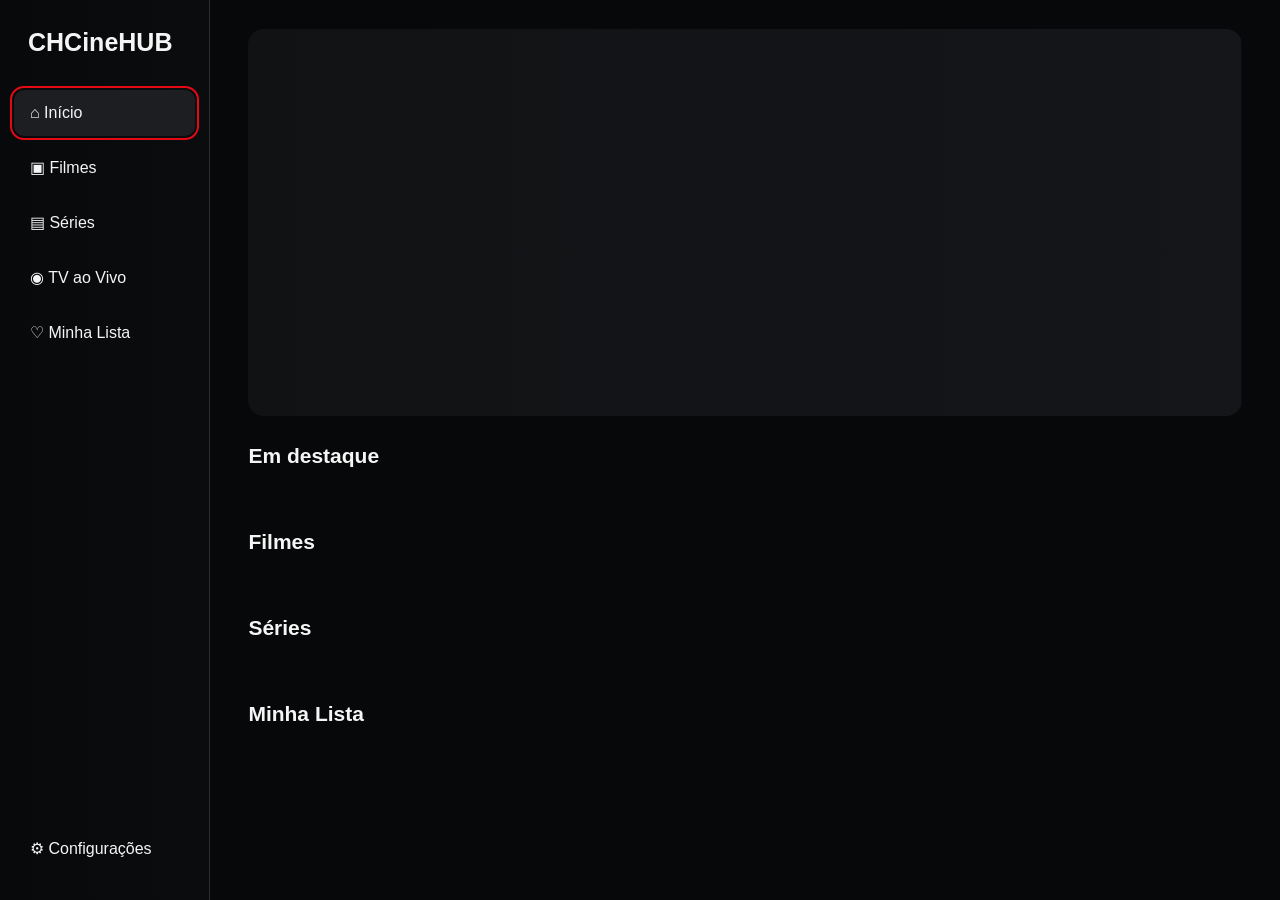
==== commit b1194a7f: "Add CineHUB brand mark to TV navigation" ====
--- a/CineHUB_TV_Android/CineHUB-TV/src/main/assets/cinehub/index.html
+++ b/CineHUB_TV_Android/CineHUB-TV/src/main/assets/cinehub/index.html
@@ -1 +1 @@
-<!doctype html><html lang="pt-BR"><head><meta charset="utf-8"><meta name="viewport" content="width=device-width,initial-scale=1,maximum-scale=1,user-scalable=no"><meta name="theme-color" content="#070809"><meta name="application-name" content="CineHUB TV"><link rel="manifest" href="manifest.json"><link rel="stylesheet" href="src/css/base/reset.css"><link rel="stylesheet" href="src/css/tv/reconstruction.css"><title>CineHUB TV</title></head><body class="cinehub-tv"><div id="boot" class="boot"><div class="boot-inner"><b>CineHUB TV</b><span id="bootStatus">Inicializando…</span><i><em id="bootProgress"></em></i></div></div><div id="app" hidden><aside class="tv-rail"><div class="brand">CineHUB</div><button class="rail-btn tv-focusable active" data-screen="home">⌂ Início</button><button class="rail-btn tv-focusable" data-screen="movies">▣ Filmes</button><button class="rail-btn tv-focusable" data-screen="series">▤ Séries</button><button class="rail-btn tv-focusable" data-screen="live">◉ TV ao Vivo</button><button class="rail-btn tv-focusable" data-screen="favorites">♡ Minha Lista</button><div class="rail-spacer"></div><button class="rail-btn tv-focusable" data-screen="settings">⚙ Configurações</button></aside><main id="tvMain" class="tv-main"><section id="screen-home" class="tv-screen active"><div id="homeHero" class="hero"></div><div id="homeRows"></div></section><section id="screen-movies" class="tv-screen"><header><small>CATÁLOGO</small><h1>Filmes</h1></header><div class="filterbar" id="movieFilters"></div><div class="grid" id="movieGrid"></div><div id="movieLoad"></div></section><section id="screen-series" class="tv-screen"><header><small>CATÁLOGO</small><h1>Séries</h1></header><div class="filterbar" id="seriesFilters"></div><div class="grid" id="seriesGrid"></div><div id="seriesLoad"></div></section><section id="screen-live" class="tv-screen"><header><small>TELEVISÃO</small><h1>TV ao Vivo <span id="liveCount"></span></h1></header><div class="toolbar"><button id="loadExternal" class="btn primary tv-focusable">Carregar fontes externas</button><button id="loadEpg" class="btn tv-focusable">Atualizar EPG</button><input id="liveSearch" class="search-input tv-focusable" placeholder="Buscar canal"></div><div class="filterbar" id="liveFilters"></div><div class="section-head"><h2>Canais Mais Assistidos</h2></div><div class="row" id="popularChannels"></div><div class="grid live-grid" id="channelGrid"></div></section><section id="screen-favorites" class="tv-screen"><header><small>BIBLIOTECA</small><h1>Minha Lista</h1></header><div class="grid" id="favoriteGrid"></div></section><section id="screen-settings" class="tv-screen"><header><small>SISTEMA</small><h1>Configurações</h1></header><div id="settingsRoot"></div></section></main></div><div id="player" class="player"><video id="playerVideo" playsinline controls></video><iframe id="playerIframe" title="Player externo" allow="autoplay;fullscreen" style="display:none"></iframe><button id="playerBack" class="player-btn tv-focusable">← Voltar</button><span id="playerStatus"></span></div><div id="toast" class="toast"></div><script src="src/js/performance.js"></script><script src="src/js/data-engine.js"></script><script src="dados/conteudo/manifest.js"></script><script src="src/js/largecatalog.js"></script><script src="src/js/webdata.js"></script><script src="src/js/integracoes.js"></script><script src="src/js/epg.js"></script><script src="dados/canais.js"></script><script src="dados/canais-m3u8.js"></script><script src="src/js/providers/megaembed.js"></script><script src="src/js/engine/state.js"></script><script src="src/js/engine/catalog-service.js"></script><script src="src/js/engine/live-service.js"></script><script src="src/js/engine/player-service.js"></script><script src="src/js/adapters/content-adapter.js"></script><script src="src/js/adapters/live-adapter.js"></script><script src="src/js/tv/navigation.js"></script><script src="src/js/tv/app.js"></script></body></html>+<!doctype html><html lang="pt-BR"><head><meta charset="utf-8"><meta name="viewport" content="width=device-width,initial-scale=1,maximum-scale=1,user-scalable=no"><meta name="theme-color" content="#070809"><meta name="application-name" content="CineHUB TV"><link rel="manifest" href="manifest.json"><link rel="stylesheet" href="src/css/base/reset.css"><link rel="stylesheet" href="src/css/tv/reconstruction.css"><title>CineHUB TV</title></head><body class="cinehub-tv"><div id="boot" class="boot"><div class="boot-inner"><b>CineHUB TV</b><span id="bootStatus">Inicializando…</span><i><em id="bootProgress"></em></i></div></div><div id="app" hidden><aside class="tv-rail"><div class="brand"><span class="brand-mark">CH</span><span>CineHUB</span></div><button class="rail-btn tv-focusable active" data-screen="home">⌂ Início</button><button class="rail-btn tv-focusable" data-screen="movies">▣ Filmes</button><button class="rail-btn tv-focusable" data-screen="series">▤ Séries</button><button class="rail-btn tv-focusable" data-screen="live">◉ TV ao Vivo</button><button class="rail-btn tv-focusable" data-screen="favorites">♡ Minha Lista</button><div class="rail-spacer"></div><button class="rail-btn tv-focusable" data-screen="settings">⚙ Configurações</button></aside><main id="tvMain" class="tv-main"><section id="screen-home" class="tv-screen active"><div id="homeHero" class="hero"></div><div id="homeRows"></div></section><section id="screen-movies" class="tv-screen"><header><small>CATÁLOGO</small><h1>Filmes</h1></header><div class="filterbar" id="movieFilters"></div><div class="grid" id="movieGrid"></div><div id="movieLoad"></div></section><section id="screen-series" class="tv-screen"><header><small>CATÁLOGO</small><h1>Séries</h1></header><div class="filterbar" id="seriesFilters"></div><div class="grid" id="seriesGrid"></div><div id="seriesLoad"></div></section><section id="screen-live" class="tv-screen"><header><small>TELEVISÃO</small><h1>TV ao Vivo <span id="liveCount"></span></h1></header><div class="toolbar"><button id="loadExternal" class="btn primary tv-focusable">Carregar fontes externas</button><button id="loadEpg" class="btn tv-focusable">Atualizar EPG</button><input id="liveSearch" class="search-input tv-focusable" placeholder="Buscar canal"></div><div class="filterbar" id="liveFilters"></div><div class="section-head"><h2>Canais Mais Assistidos</h2></div><div class="row" id="popularChannels"></div><div class="grid live-grid" id="channelGrid"></div></section><section id="screen-favorites" class="tv-screen"><header><small>BIBLIOTECA</small><h1>Minha Lista</h1></header><div class="grid" id="favoriteGrid"></div></section><section id="screen-settings" class="tv-screen"><header><small>SISTEMA</small><h1>Configurações</h1></header><div id="settingsRoot"></div></section></main></div><div id="player" class="player"><video id="playerVideo" playsinline controls></video><iframe id="playerIframe" title="Player externo" allow="autoplay;fullscreen" style="display:none"></iframe><button id="playerBack" class="player-btn tv-focusable">← Voltar</button><span id="playerStatus"></span></div><div id="toast" class="toast"></div><script src="src/js/performance.js"></script><script src="src/js/data-engine.js"></script><script src="dados/conteudo/manifest.js"></script><script src="src/js/largecatalog.js"></script><script src="src/js/webdata.js"></script><script src="src/js/integracoes.js"></script><script src="src/js/epg.js"></script><script src="dados/canais.js"></script><script src="dados/canais-m3u8.js"></script><script src="src/js/providers/megaembed.js"></script><script src="src/js/engine/state.js"></script><script src="src/js/engine/catalog-service.js"></script><script src="src/js/engine/live-service.js"></script><script src="src/js/engine/player-service.js"></script><script src="src/js/adapters/content-adapter.js"></script><script src="src/js/adapters/live-adapter.js"></script><script src="src/js/tv/navigation.js"></script><script src="src/js/tv/app.js"></script></body></html>
--- a/CineHUB_TV_Android/CineHUB-TV/src/main/assets/cinehub/src/css/tv/reconstruction.css
+++ b/CineHUB_TV_Android/CineHUB-TV/src/main/assets/cinehub/src/css/tv/reconstruction.css
@@ -1 +1,3 @@
-:root{--bg:#070809;--panel:#101214;--panel2:#17191c;--text:#f5f5f5;--muted:#9ca1a8;--red:#e50914;--line:#292c31}*{box-sizing:border-box}html,body{margin:0;width:100%;height:100%;background:var(--bg);color:var(--text);font-family:Arial,sans-serif;overflow:hidden}button,input{font:inherit}.tv-app{height:100vh}.tv-rail{position:fixed;z-index:5;left:0;top:0;bottom:0;width:210px;padding:28px 14px;background:linear-gradient(90deg,#08090a,#0b0c0e);border-right:1px solid var(--line);display:flex;flex-direction:column;gap:8px}.brand{font-size:25px;font-weight:800;padding:0 14px 25px}.rail-spacer{flex:1}.rail-btn,.btn,.chip,.player-btn{border:1px solid transparent;background:transparent;color:var(--text);border-radius:10px;padding:13px 15px;text-align:left;cursor:pointer}.rail-btn.active,.rail-btn:focus,.btn:focus,.chip:focus,.player-btn:focus,.tv-focusable:focus{outline:2px solid var(--red);outline-offset:2px;background:#1c1e22}.tv-main{height:100vh;margin-left:210px;padding:34px 42px;overflow:auto}.tv-screen{display:none;min-height:100%}.tv-screen.active{display:block}header{margin-bottom:22px}header small{color:var(--red);font-weight:700;letter-spacing:.14em}h1{font-size:38px;margin:6px 0}h2{margin:0;font-size:21px}.hero{min-height:390px;border-radius:18px;background:linear-gradient(90deg,#101214,#141619);display:flex;align-items:end;padding:45px;margin-bottom:28px;overflow:hidden}.hero h1{font-size:46px}.hero p{max-width:650px;color:#c9cbd0;font-size:18px}.row-wrap{margin:28px 0}.row{display:flex;gap:14px;overflow:auto;padding:10px 3px}.grid{display:grid;grid-template-columns:repeat(auto-fill,minmax(165px,1fr));gap:16px}.card,.live-card{position:relative;border:1px solid var(--line);background:var(--panel);color:var(--text);border-radius:12px;overflow:hidden;cursor:pointer;text-align:left}.card img{width:100%;aspect-ratio:2/3;object-fit:cover;background:#181a1d}.card-label{display:block;padding:10px}.card-title{display:block;font-weight:700;white-space:nowrap;overflow:hidden;text-overflow:ellipsis}.card-sub,.muted{color:var(--muted);font-size:13px;margin-top:5px}.live-grid{grid-template-columns:repeat(auto-fill,minmax(220px,1fr))}.live-card{display:flex;align-items:center;gap:12px;padding:12px}.live-card img{width:72px;height:72px;object-fit:contain;background:#fff;border-radius:8px}.filterbar,.toolbar{display:flex;gap:8px;flex-wrap:wrap;margin-bottom:18px}.chip{background:var(--panel);border-color:var(--line)}.chip.active{background:var(--red)}.primary{background:var(--red)!important;color:white}.search-input{background:var(--panel);border:1px solid var(--line);color:white;border-radius:10px;padding:13px 15px;min-width:280px}.player{display:none;position:fixed;inset:0;z-index:20;background:#000;align-items:center;justify-content:center}.player.open{display:flex}.player video,.player iframe{width:100%;height:100%;border:0}.player-btn{position:absolute;top:25px;left:25px;background:#16181b;z-index:2}.player span{position:absolute;top:30px;right:30px}.boot{position:fixed;inset:0;z-index:99;background:#070809;display:flex;align-items:center;justify-content:center}.boot-inner{width:420px;text-align:center;display:grid;gap:18px}.boot-inner b{font-size:42px}.boot-inner span{color:var(--muted)}.boot-inner i{height:5px;background:#222;border-radius:9px;overflow:hidden}.boot-inner em{display:block;height:100%;width:0;background:var(--red);transition:width .2s}.toast{position:fixed;bottom:30px;right:30px;background:#191b1f;border:1px solid var(--line);padding:14px 18px;border-radius:10px;opacity:0;pointer-events:none}.toast.show{opacity:1}@media(max-width:900px){.tv-rail{width:170px}.tv-main{margin-left:170px;padding:24px}.hero{min-height:300px}.hero h1{font-size:34px}}+:root{--bg:#070809;--panel:#101214;--panel2:#17191c;--text:#f5f5f5;--muted:#9ca1a8;--red:#e50914;--line:#292c31}*{box-sizing:border-box}html,body{margin:0;width:100%;height:100%;background:var(--bg);color:var(--text);font-family:Arial,sans-serif;overflow:hidden}button,input{font:inherit}.tv-app{height:100vh}.tv-rail{position:fixed;z-index:5;left:0;top:0;bottom:0;width:210px;padding:28px 14px;background:linear-gradient(90deg,#08090a,#0b0c0e);border-right:1px solid var(--line);display:flex;flex-direction:column;gap:8px}.brand{font-size:25px;font-weight:800;padding:0 14px 25px}.rail-spacer{flex:1}.rail-btn,.btn,.chip,.player-btn{border:1px solid transparent;background:transparent;color:var(--text);border-radius:10px;padding:13px 15px;text-align:left;cursor:pointer}.rail-btn.active,.rail-btn:focus,.btn:focus,.chip:focus,.player-btn:focus,.tv-focusable:focus{outline:2px solid var(--red);outline-offset:2px;background:#1c1e22}.tv-main{height:100vh;margin-left:210px;padding:34px 42px;overflow:auto}.tv-screen{display:none;min-height:100%}.tv-screen.active{display:block}header{margin-bottom:22px}header small{color:var(--red);font-weight:700;letter-spacing:.14em}h1{font-size:38px;margin:6px 0}h2{margin:0;font-size:21px}.hero{min-height:390px;border-radius:18px;background:linear-gradient(90deg,#101214,#141619);display:flex;align-items:end;padding:45px;margin-bottom:28px;overflow:hidden}.hero h1{font-size:46px}.hero p{max-width:650px;color:#c9cbd0;font-size:18px}.row-wrap{margin:28px 0}.row{display:flex;gap:14px;overflow:auto;padding:10px 3px}.grid{display:grid;grid-template-columns:repeat(auto-fill,minmax(165px,1fr));gap:16px}.card,.live-card{position:relative;border:1px solid var(--line);background:var(--panel);color:var(--text);border-radius:12px;overflow:hidden;cursor:pointer;text-align:left}.card img{width:100%;aspect-ratio:2/3;object-fit:cover;background:#181a1d}.card-label{display:block;padding:10px}.card-title{display:block;font-weight:700;white-space:nowrap;overflow:hidden;text-overflow:ellipsis}.card-sub,.muted{color:var(--muted);font-size:13px;margin-top:5px}.live-grid{grid-template-columns:repeat(auto-fill,minmax(220px,1fr))}.live-card{display:flex;align-items:center;gap:12px;padding:12px}.live-card img{width:72px;height:72px;object-fit:contain;background:#fff;border-radius:8px}.filterbar,.toolbar{display:flex;gap:8px;flex-wrap:wrap;margin-bottom:18px}.chip{background:var(--panel);border-color:var(--line)}.chip.active{background:var(--red)}.primary{background:var(--red)!important;color:white}.search-input{background:var(--panel);border:1px solid var(--line);color:white;border-radius:10px;padding:13px 15px;min-width:280px}.player{display:none;position:fixed;inset:0;z-index:20;background:#000;align-items:center;justify-content:center}.player.open{display:flex}.player video,.player iframe{width:100%;height:100%;border:0}.player-btn{position:absolute;top:25px;left:25px;background:#16181b;z-index:2}.player span{position:absolute;top:30px;right:30px}.boot{position:fixed;inset:0;z-index:99;background:#070809;display:flex;align-items:center;justify-content:center}.boot-inner{width:420px;text-align:center;display:grid;gap:18px}.boot-inner b{font-size:42px}.boot-inner span{color:var(--muted)}.boot-inner i{height:5px;background:#222;border-radius:9px;overflow:hidden}.boot-inner em{display:block;height:100%;width:0;background:var(--red);transition:width .2s}.toast{position:fixed;bottom:30px;right:30px;background:#191b1f;border:1px solid var(--line);padding:14px 18px;border-radius:10px;opacity:0;pointer-events:none}.toast.show{opacity:1}@media(max-width:900px){.tv-rail{width:170px}.tv-main{margin-left:170px;padding:24px}.hero{min-height:300px}.hero h1{font-size:34px}}.boot-hide{opacity:0;pointer-events:none;transition:opacity .18s ease}.boot-inner{width:min(560px,72vw);max-width:90vw;padding:0 24px;flex:0 1 auto}.boot-inner b{display:block;font-size:clamp(24px,4.2vw,52px);letter-spacing:-.03em}.boot-inner span{font-size:clamp(14px,2vw,20px)}.boot-inner i{width:100%;height:6px}
+/* TV 1.2.4: TV-safe responsive cards, hero and boot brand */
+html,body{height:100%;min-height:100%;overflow:hidden}.tv-main{width:calc(100% - 210px);max-width:none;min-width:0;padding:clamp(22px,2.3vw,44px) clamp(24px,3vw,56px);overflow-x:hidden;overflow-y:auto}.tv-screen{width:100%;min-width:0}.hero{position:relative;background-size:cover;background-position:center right;background-repeat:no-repeat;min-height:clamp(300px,43vh,520px);height:auto;padding:clamp(24px,3vw,48px);border-radius:16px}.hero>div{position:relative;z-index:1;max-width:min(620px,70%)}.hero small{color:var(--red);font-weight:800;letter-spacing:.14em}.hero h1{font-size:clamp(30px,3.4vw,58px);line-height:1.05}.hero p{font-size:clamp(15px,1.2vw,20px);line-height:1.5}.row{display:flex!important;flex-wrap:nowrap!important;align-items:stretch;gap:clamp(10px,1vw,18px);overflow-x:auto;overflow-y:hidden;padding:12px 8px 22px;min-height:0}.row .card{flex:0 0 clamp(140px,13vw,220px);width:clamp(140px,13vw,220px);min-width:0;min-height:0;height:auto}.grid{grid-template-columns:repeat(auto-fill,minmax(clamp(125px,11vw,190px),1fr));gap:clamp(10px,1.2vw,20px);align-items:start}.grid .card{width:100%;min-width:0;min-height:0}.card img{display:block;width:100%;aspect-ratio:2/3;height:auto;object-fit:cover}.card-label{min-width:0}.card-title{overflow:hidden;text-overflow:ellipsis;white-space:nowrap}.live-grid{grid-template-columns:repeat(auto-fill,minmax(clamp(190px,18vw,300px),1fr))}.live-card{min-width:0;width:100%;min-height:105px;gap:12px;padding:12px}.live-card img{flex:0 0 64px;width:64px;height:64px;object-fit:contain}.filterbar{align-items:center;flex-wrap:wrap;max-height:132px;overflow-y:auto}.chip{white-space:nowrap;max-width:260px;overflow:hidden;text-overflow:ellipsis}.boot{transition:opacity .18s ease}.boot-inner b{position:relative;display:inline-flex;align-items:center;justify-content:center;gap:12px}.boot-inner b:before{content:'CH';display:inline-flex;align-items:center;justify-content:center;width:1.05em;height:1.05em;background:var(--red);border-radius:26% 26% 26% 5%;font-size:.58em;letter-spacing:-.08em;color:#fff;box-shadow:0 0 24px #e5091440}@media(max-width:1100px){.tv-rail{width:170px}.tv-main{width:calc(100% - 170px);margin-left:170px;padding:22px}.grid{grid-template-columns:repeat(auto-fill,minmax(125px,1fr))}.hero>div{max-width:82%}}
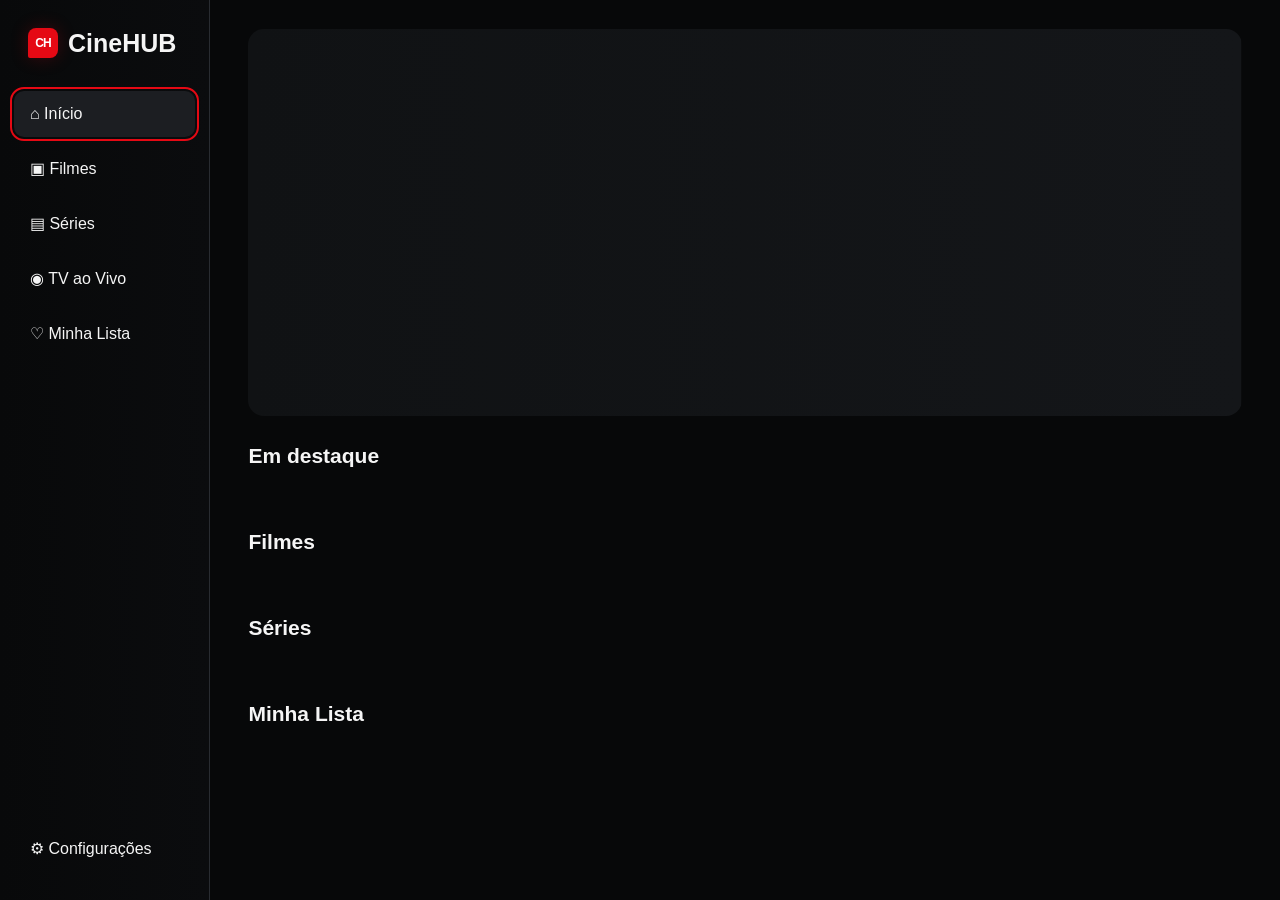
==== commit 939694fa: "TV 1.2.5: splash oficial e categorias laterais" ====
--- a/CineHUB_TV_Android/CineHUB-TV/src/main/assets/cinehub/index.html
+++ b/CineHUB_TV_Android/CineHUB-TV/src/main/assets/cinehub/index.html
@@ -1 +1 @@
-<!doctype html><html lang="pt-BR"><head><meta charset="utf-8"><meta name="viewport" content="width=device-width,initial-scale=1,maximum-scale=1,user-scalable=no"><meta name="theme-color" content="#070809"><meta name="application-name" content="CineHUB TV"><link rel="manifest" href="manifest.json"><link rel="stylesheet" href="src/css/base/reset.css"><link rel="stylesheet" href="src/css/tv/reconstruction.css"><title>CineHUB TV</title></head><body class="cinehub-tv"><div id="boot" class="boot"><div class="boot-inner"><b>CineHUB TV</b><span id="bootStatus">Inicializando…</span><i><em id="bootProgress"></em></i></div></div><div id="app" hidden><aside class="tv-rail"><div class="brand"><span class="brand-mark">CH</span><span>CineHUB</span></div><button class="rail-btn tv-focusable active" data-screen="home">⌂ Início</button><button class="rail-btn tv-focusable" data-screen="movies">▣ Filmes</button><button class="rail-btn tv-focusable" data-screen="series">▤ Séries</button><button class="rail-btn tv-focusable" data-screen="live">◉ TV ao Vivo</button><button class="rail-btn tv-focusable" data-screen="favorites">♡ Minha Lista</button><div class="rail-spacer"></div><button class="rail-btn tv-focusable" data-screen="settings">⚙ Configurações</button></aside><main id="tvMain" class="tv-main"><section id="screen-home" class="tv-screen active"><div id="homeHero" class="hero"></div><div id="homeRows"></div></section><section id="screen-movies" class="tv-screen"><header><small>CATÁLOGO</small><h1>Filmes</h1></header><div class="filterbar" id="movieFilters"></div><div class="grid" id="movieGrid"></div><div id="movieLoad"></div></section><section id="screen-series" class="tv-screen"><header><small>CATÁLOGO</small><h1>Séries</h1></header><div class="filterbar" id="seriesFilters"></div><div class="grid" id="seriesGrid"></div><div id="seriesLoad"></div></section><section id="screen-live" class="tv-screen"><header><small>TELEVISÃO</small><h1>TV ao Vivo <span id="liveCount"></span></h1></header><div class="toolbar"><button id="loadExternal" class="btn primary tv-focusable">Carregar fontes externas</button><button id="loadEpg" class="btn tv-focusable">Atualizar EPG</button><input id="liveSearch" class="search-input tv-focusable" placeholder="Buscar canal"></div><div class="filterbar" id="liveFilters"></div><div class="section-head"><h2>Canais Mais Assistidos</h2></div><div class="row" id="popularChannels"></div><div class="grid live-grid" id="channelGrid"></div></section><section id="screen-favorites" class="tv-screen"><header><small>BIBLIOTECA</small><h1>Minha Lista</h1></header><div class="grid" id="favoriteGrid"></div></section><section id="screen-settings" class="tv-screen"><header><small>SISTEMA</small><h1>Configurações</h1></header><div id="settingsRoot"></div></section></main></div><div id="player" class="player"><video id="playerVideo" playsinline controls></video><iframe id="playerIframe" title="Player externo" allow="autoplay;fullscreen" style="display:none"></iframe><button id="playerBack" class="player-btn tv-focusable">← Voltar</button><span id="playerStatus"></span></div><div id="toast" class="toast"></div><script src="src/js/performance.js"></script><script src="src/js/data-engine.js"></script><script src="dados/conteudo/manifest.js"></script><script src="src/js/largecatalog.js"></script><script src="src/js/webdata.js"></script><script src="src/js/integracoes.js"></script><script src="src/js/epg.js"></script><script src="dados/canais.js"></script><script src="dados/canais-m3u8.js"></script><script src="src/js/providers/megaembed.js"></script><script src="src/js/engine/state.js"></script><script src="src/js/engine/catalog-service.js"></script><script src="src/js/engine/live-service.js"></script><script src="src/js/engine/player-service.js"></script><script src="src/js/adapters/content-adapter.js"></script><script src="src/js/adapters/live-adapter.js"></script><script src="src/js/tv/navigation.js"></script><script src="src/js/tv/app.js"></script></body></html>+<!doctype html><html lang="pt-BR"><head><meta charset="utf-8"><meta name="viewport" content="width=device-width,initial-scale=1,maximum-scale=1,user-scalable=no"><meta name="theme-color" content="#070809"><meta name="application-name" content="CineHUB TV"><link rel="manifest" href="manifest.json"><link rel="stylesheet" href="src/css/base/reset.css"><link rel="stylesheet" href="src/css/tv/reconstruction.css"><title>CineHUB TV</title></head><body class="cinehub-tv"><div id="boot" class="boot"><div class="boot-inner"><div class="splash-logo" aria-label="CineHUB"><span>CH</span></div><b class="splash-name">CineHUB <em>TV</em></b><span class="splash-subtitle">Sua central de filmes</span><span id="bootStatus">Preparando sua experiência…</span><i><em id="bootProgress"></em></i></div></div><div id="app" hidden><aside class="tv-rail"><div class="brand"><span class="brand-mark">CH</span><span>CineHUB</span></div><button class="rail-btn tv-focusable active" data-screen="home">⌂ Início</button><button class="rail-btn tv-focusable" data-screen="movies">▣ Filmes</button><button class="rail-btn tv-focusable" data-screen="series">▤ Séries</button><button class="rail-btn tv-focusable" data-screen="live">◉ TV ao Vivo</button><button class="rail-btn tv-focusable" data-screen="favorites">♡ Minha Lista</button><div class="rail-spacer"></div><button class="rail-btn tv-focusable" data-screen="settings">⚙ Configurações</button></aside><main id="tvMain" class="tv-main"><section id="screen-home" class="tv-screen active"><div id="homeHero" class="hero"></div><div id="homeRows"></div></section><section id="screen-movies" class="tv-screen"><header><small>CATÁLOGO</small><h1>Filmes</h1></header><div class="catalog-layout"><div class="filterbar" id="movieFilters"></div><div><div class="grid" id="movieGrid"></div><div id="movieLoad"></div></div></div></section><section id="screen-series" class="tv-screen"><header><small>CATÁLOGO</small><h1>Séries</h1></header><div class="catalog-layout"><div class="filterbar" id="seriesFilters"></div><div><div class="grid" id="seriesGrid"></div><div id="seriesLoad"></div></div></div></section><section id="screen-live" class="tv-screen"><header><small>TELEVISÃO</small><h1>TV ao Vivo <span id="liveCount"></span></h1></header><div class="toolbar"><button id="loadExternal" class="btn primary tv-focusable">Carregar fontes externas</button><button id="loadEpg" class="btn tv-focusable">Atualizar EPG</button><input id="liveSearch" class="search-input tv-focusable" placeholder="Buscar canal"></div><div class="live-layout"><div class="filterbar" id="liveFilters"></div><div class="live-content"><div class="section-head"><h2>Canais Mais Assistidos</h2></div><div class="row" id="popularChannels"></div><div class="grid live-grid" id="channelGrid"></div></div></div></section><section id="screen-favorites" class="tv-screen"><header><small>BIBLIOTECA</small><h1>Minha Lista</h1></header><div class="grid" id="favoriteGrid"></div></section><section id="screen-settings" class="tv-screen"><header><small>SISTEMA</small><h1>Configurações</h1></header><div id="settingsRoot"></div></section></main></div><div id="player" class="player"><video id="playerVideo" playsinline controls></video><iframe id="playerIframe" title="Player externo" allow="autoplay;fullscreen" style="display:none"></iframe><button id="playerBack" class="player-btn tv-focusable">← Voltar</button><span id="playerStatus"></span></div><div id="toast" class="toast"></div><script src="src/js/performance.js"></script><script src="src/js/data-engine.js"></script><script src="dados/conteudo/manifest.js"></script><script src="src/js/largecatalog.js"></script><script src="src/js/webdata.js"></script><script src="src/js/integracoes.js"></script><script src="src/js/epg.js"></script><script src="dados/canais.js"></script><script src="dados/canais-m3u8.js"></script><script src="src/js/providers/megaembed.js"></script><script src="src/js/engine/state.js"></script><script src="src/js/engine/catalog-service.js"></script><script src="src/js/engine/live-service.js"></script><script src="src/js/engine/player-service.js"></script><script src="src/js/adapters/content-adapter.js"></script><script src="src/js/adapters/live-adapter.js"></script><script src="src/js/tv/navigation.js"></script><script src="src/js/tv/app.js"></script></body></html>
--- a/CineHUB_TV_Android/CineHUB-TV/src/main/assets/cinehub/src/css/tv/reconstruction.css
+++ b/CineHUB_TV_Android/CineHUB-TV/src/main/assets/cinehub/src/css/tv/reconstruction.css
@@ -1,3 +1,5 @@
 :root{--bg:#070809;--panel:#101214;--panel2:#17191c;--text:#f5f5f5;--muted:#9ca1a8;--red:#e50914;--line:#292c31}*{box-sizing:border-box}html,body{margin:0;width:100%;height:100%;background:var(--bg);color:var(--text);font-family:Arial,sans-serif;overflow:hidden}button,input{font:inherit}.tv-app{height:100vh}.tv-rail{position:fixed;z-index:5;left:0;top:0;bottom:0;width:210px;padding:28px 14px;background:linear-gradient(90deg,#08090a,#0b0c0e);border-right:1px solid var(--line);display:flex;flex-direction:column;gap:8px}.brand{font-size:25px;font-weight:800;padding:0 14px 25px}.rail-spacer{flex:1}.rail-btn,.btn,.chip,.player-btn{border:1px solid transparent;background:transparent;color:var(--text);border-radius:10px;padding:13px 15px;text-align:left;cursor:pointer}.rail-btn.active,.rail-btn:focus,.btn:focus,.chip:focus,.player-btn:focus,.tv-focusable:focus{outline:2px solid var(--red);outline-offset:2px;background:#1c1e22}.tv-main{height:100vh;margin-left:210px;padding:34px 42px;overflow:auto}.tv-screen{display:none;min-height:100%}.tv-screen.active{display:block}header{margin-bottom:22px}header small{color:var(--red);font-weight:700;letter-spacing:.14em}h1{font-size:38px;margin:6px 0}h2{margin:0;font-size:21px}.hero{min-height:390px;border-radius:18px;background:linear-gradient(90deg,#101214,#141619);display:flex;align-items:end;padding:45px;margin-bottom:28px;overflow:hidden}.hero h1{font-size:46px}.hero p{max-width:650px;color:#c9cbd0;font-size:18px}.row-wrap{margin:28px 0}.row{display:flex;gap:14px;overflow:auto;padding:10px 3px}.grid{display:grid;grid-template-columns:repeat(auto-fill,minmax(165px,1fr));gap:16px}.card,.live-card{position:relative;border:1px solid var(--line);background:var(--panel);color:var(--text);border-radius:12px;overflow:hidden;cursor:pointer;text-align:left}.card img{width:100%;aspect-ratio:2/3;object-fit:cover;background:#181a1d}.card-label{display:block;padding:10px}.card-title{display:block;font-weight:700;white-space:nowrap;overflow:hidden;text-overflow:ellipsis}.card-sub,.muted{color:var(--muted);font-size:13px;margin-top:5px}.live-grid{grid-template-columns:repeat(auto-fill,minmax(220px,1fr))}.live-card{display:flex;align-items:center;gap:12px;padding:12px}.live-card img{width:72px;height:72px;object-fit:contain;background:#fff;border-radius:8px}.filterbar,.toolbar{display:flex;gap:8px;flex-wrap:wrap;margin-bottom:18px}.chip{background:var(--panel);border-color:var(--line)}.chip.active{background:var(--red)}.primary{background:var(--red)!important;color:white}.search-input{background:var(--panel);border:1px solid var(--line);color:white;border-radius:10px;padding:13px 15px;min-width:280px}.player{display:none;position:fixed;inset:0;z-index:20;background:#000;align-items:center;justify-content:center}.player.open{display:flex}.player video,.player iframe{width:100%;height:100%;border:0}.player-btn{position:absolute;top:25px;left:25px;background:#16181b;z-index:2}.player span{position:absolute;top:30px;right:30px}.boot{position:fixed;inset:0;z-index:99;background:#070809;display:flex;align-items:center;justify-content:center}.boot-inner{width:420px;text-align:center;display:grid;gap:18px}.boot-inner b{font-size:42px}.boot-inner span{color:var(--muted)}.boot-inner i{height:5px;background:#222;border-radius:9px;overflow:hidden}.boot-inner em{display:block;height:100%;width:0;background:var(--red);transition:width .2s}.toast{position:fixed;bottom:30px;right:30px;background:#191b1f;border:1px solid var(--line);padding:14px 18px;border-radius:10px;opacity:0;pointer-events:none}.toast.show{opacity:1}@media(max-width:900px){.tv-rail{width:170px}.tv-main{margin-left:170px;padding:24px}.hero{min-height:300px}.hero h1{font-size:34px}}.boot-hide{opacity:0;pointer-events:none;transition:opacity .18s ease}.boot-inner{width:min(560px,72vw);max-width:90vw;padding:0 24px;flex:0 1 auto}.boot-inner b{display:block;font-size:clamp(24px,4.2vw,52px);letter-spacing:-.03em}.boot-inner span{font-size:clamp(14px,2vw,20px)}.boot-inner i{width:100%;height:6px}
 /* TV 1.2.4: TV-safe responsive cards, hero and boot brand */
 html,body{height:100%;min-height:100%;overflow:hidden}.tv-main{width:calc(100% - 210px);max-width:none;min-width:0;padding:clamp(22px,2.3vw,44px) clamp(24px,3vw,56px);overflow-x:hidden;overflow-y:auto}.tv-screen{width:100%;min-width:0}.hero{position:relative;background-size:cover;background-position:center right;background-repeat:no-repeat;min-height:clamp(300px,43vh,520px);height:auto;padding:clamp(24px,3vw,48px);border-radius:16px}.hero>div{position:relative;z-index:1;max-width:min(620px,70%)}.hero small{color:var(--red);font-weight:800;letter-spacing:.14em}.hero h1{font-size:clamp(30px,3.4vw,58px);line-height:1.05}.hero p{font-size:clamp(15px,1.2vw,20px);line-height:1.5}.row{display:flex!important;flex-wrap:nowrap!important;align-items:stretch;gap:clamp(10px,1vw,18px);overflow-x:auto;overflow-y:hidden;padding:12px 8px 22px;min-height:0}.row .card{flex:0 0 clamp(140px,13vw,220px);width:clamp(140px,13vw,220px);min-width:0;min-height:0;height:auto}.grid{grid-template-columns:repeat(auto-fill,minmax(clamp(125px,11vw,190px),1fr));gap:clamp(10px,1.2vw,20px);align-items:start}.grid .card{width:100%;min-width:0;min-height:0}.card img{display:block;width:100%;aspect-ratio:2/3;height:auto;object-fit:cover}.card-label{min-width:0}.card-title{overflow:hidden;text-overflow:ellipsis;white-space:nowrap}.live-grid{grid-template-columns:repeat(auto-fill,minmax(clamp(190px,18vw,300px),1fr))}.live-card{min-width:0;width:100%;min-height:105px;gap:12px;padding:12px}.live-card img{flex:0 0 64px;width:64px;height:64px;object-fit:contain}.filterbar{align-items:center;flex-wrap:wrap;max-height:132px;overflow-y:auto}.chip{white-space:nowrap;max-width:260px;overflow:hidden;text-overflow:ellipsis}.boot{transition:opacity .18s ease}.boot-inner b{position:relative;display:inline-flex;align-items:center;justify-content:center;gap:12px}.boot-inner b:before{content:'CH';display:inline-flex;align-items:center;justify-content:center;width:1.05em;height:1.05em;background:var(--red);border-radius:26% 26% 26% 5%;font-size:.58em;letter-spacing:-.08em;color:#fff;box-shadow:0 0 24px #e5091440}@media(max-width:1100px){.tv-rail{width:170px}.tv-main{width:calc(100% - 170px);margin-left:170px;padding:22px}.grid{grid-template-columns:repeat(auto-fill,minmax(125px,1fr))}.hero>div{max-width:82%}}
+
+.brand{display:flex;align-items:center;gap:10px}.brand-mark{display:inline-flex;align-items:center;justify-content:center;width:30px;height:30px;background:var(--red);color:#fff;font-size:12px;font-weight:900;letter-spacing:-1px;border-radius:8px 8px 8px 2px;box-shadow:0 0 18px #e5091438}
